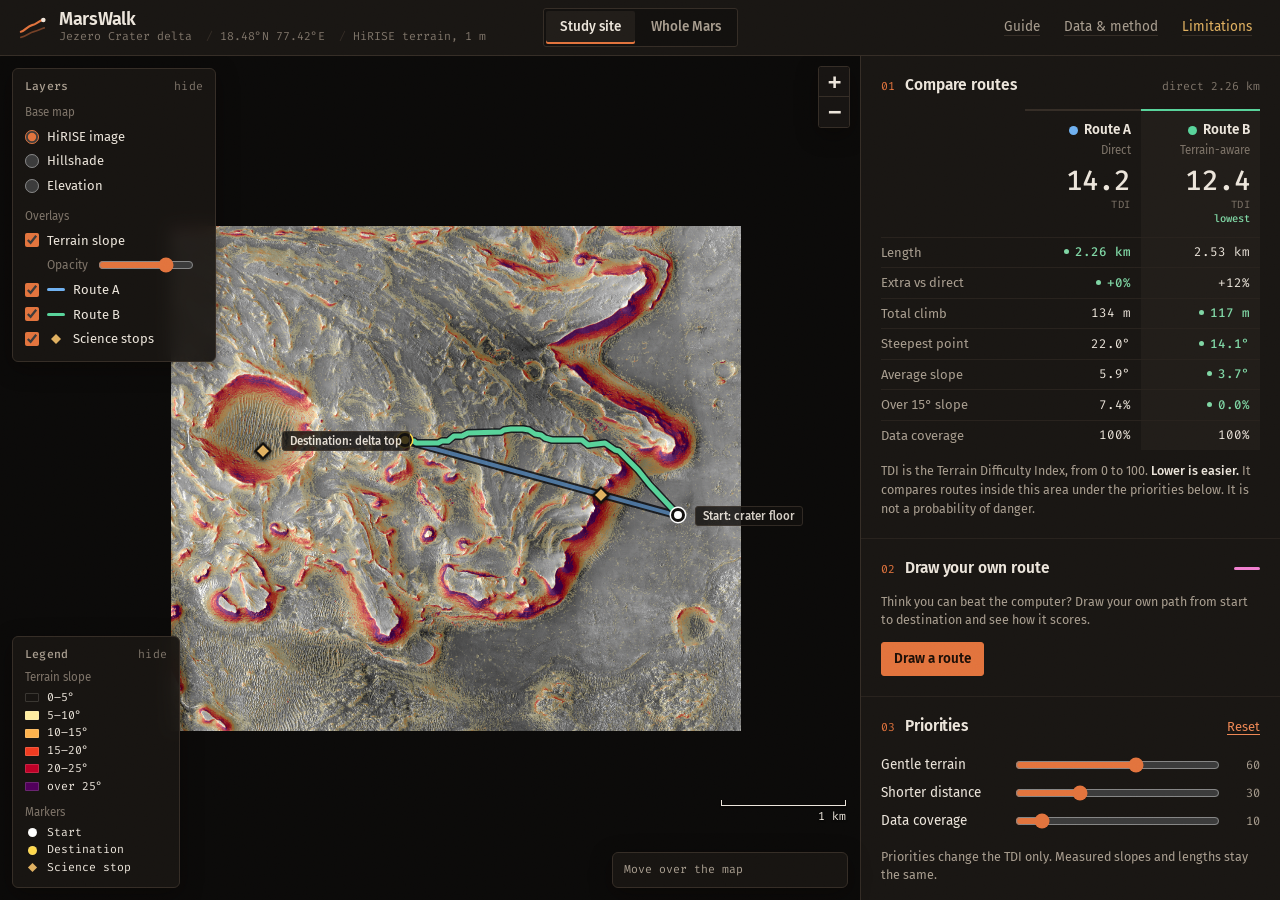
==== web/index.html @ e0f6efab "MarsWalk Route Explorer: NASA Space Apps 2026 submission Interactive route map of the Jezero Crater " ====
<!doctype html>
<html lang="en">
<head>
  <meta charset="utf-8">
  <meta name="viewport" content="width=device-width, initial-scale=1">
  <title>MarsWalk Route Explorer</title>
  <meta name="description" content="Compare candidate Marswalk routes across the Jezero Crater delta using NASA HiRISE terrain data.">
  <meta property="og:title" content="MarsWalk Route Explorer">
  <meta property="og:description" content="Compare astronaut walking routes on Mars with NASA HiRISE terrain data, and see the evidence behind every score.">
  <meta name="theme-color" content="#12100e">
  <meta name="ai-assistance" content="Code and text written with an AI coding assistant (Claude), directed and reviewed by the team. No AI-generated images, video or audio. Terrain data: NASA HiRISE.">
  <meta name="generator" content="Hand-directed, AI-assisted (Claude)">
  <link rel="icon" href="data:image/svg+xml,%3Csvg xmlns='http://www.w3.org/2000/svg' viewBox='0 0 32 32'%3E%3Crect width='32' height='32' rx='6' fill='%2312100e'/%3E%3Cpath d='M5 22c5-1 6-6 11-7s6-5 11-6' fill='none' stroke='%23e2733d' stroke-width='2.4' stroke-linecap='round'/%3E%3Cpath d='M5 27c6-1 8-5 13-6s6-3 9-4' fill='none' stroke='%23e2733d' stroke-opacity='.45' stroke-width='2' stroke-linecap='round'/%3E%3Ccircle cx='27' cy='9' r='2.6' fill='%23ece5db'/%3E%3C/svg%3E">
  <link rel="preload" href="vendor/fonts/fira-sans-400.woff2" as="font" type="font/woff2" crossorigin>
  <link rel="stylesheet" href="vendor/leaflet.css">
  <link rel="stylesheet" href="style.css">
</head>
<body>
  <a class="skip" href="#analysis">Skip to route analysis</a>

  <header class="top">
    <div class="brand">
      <svg class="mark" viewBox="0 0 32 32" aria-hidden="true">
        <path d="M3 21c5-1 7-6 12-7s7-5 13-6" fill="none" stroke="currentColor" stroke-width="2.2" stroke-linecap="round"/>
        <path d="M3 27c6-1 9-5 14-6s7-3 11-4" fill="none" stroke="currentColor" stroke-opacity=".45" stroke-width="1.8" stroke-linecap="round"/>
        <circle cx="27" cy="8.5" r="2.4" fill="var(--text)"/>
      </svg>
      <div>
        <h1>MarsWalk</h1>
        <p class="siteline">Jezero Crater delta <span>18.48°N 77.42°E</span> <span>HiRISE terrain, 1 m</span></p>
      </div>
    </div>

    <div class="viewswitch" role="group" aria-label="Map view">
      <button id="view-site" aria-pressed="true">Study site</button>
      <button id="view-mars" aria-pressed="false">Whole Mars</button>
    </div>

    <nav class="topnav" aria-label="Help">
      <button data-open="learn">Guide</button>
      <button data-open="method">Data &amp; method</button>
      <button data-open="limits" class="caution">Limitations</button>
    </nav>
  </header>

  <main class="layout">
    <section class="mapwrap" aria-label="Map">
      <div id="map"></div>
      <div id="globe" hidden></div>

      <div class="veil" id="veil" role="status">
        <div class="veil-in"><span class="pulse"></span>Loading terrain data<small>about 10 MB of NASA elevation and imagery</small></div>
      </div>

      <div id="site-ui">
        <details class="panel layers" id="layers" open>
          <summary>Layers</summary>
          <fieldset>
            <legend>Base map</legend>
            <label><input type="radio" name="base" value="ortho" checked> HiRISE image</label>
            <label><input type="radio" name="base" value="hillshade"> Hillshade</label>
            <label><input type="radio" name="base" value="elevation"> Elevation</label>
          </fieldset>
          <fieldset>
            <legend>Overlays</legend>
            <label><input type="checkbox" id="tgl-slope" checked> Terrain slope</label>
            <label class="range"><span>Opacity</span> <input type="range" id="slope-op" min="0" max="100" value="75" aria-label="Slope overlay opacity"></label>
            <label><input type="checkbox" id="tgl-A" checked> <span class="sw swA"></span>Route A</label>
            <label><input type="checkbox" id="tgl-B" checked> <span class="sw swB"></span>Route B</label>
            <label id="lbl-C" hidden><input type="checkbox" id="tgl-C" checked> <span class="sw swC"></span>Route C, yours</label>
            <label><input type="checkbox" id="tgl-stops" checked> <svg class="dia" viewBox="0 0 12 12" aria-hidden="true"><path d="M6 1l5 5-5 5-5-5z"/></svg>Science stops</label>
          </fieldset>
        </details>

        <details class="panel legend" id="legend-box" open>
          <summary>Legend</summary>
          <div id="legend"></div>
        </details>

        <div class="scalebar" id="scalebar"><div class="bar"></div><span></span></div>
      </div>

      <div id="mars-ui" hidden>
        <div class="panel marsinfo">
          <h2>Whole Mars</h2>
          <p>The study site is a 4.6 km strip inside Jezero Crater. Route scoring needs 1 m terrain, which exists only for small mapped patches like this one, so the planet view is for orientation.</p>
          <div class="btnrow">
            <button class="btn primary" id="mars-fly">Fly to Jezero</button>
            <button class="btn" id="mars-world">Whole planet</button>
          </div>
          <p class="credit-line" id="mars-credit"></p>
        </div>
      </div>

      <div class="panel readout" id="readout" aria-live="off">Move over the map</div>
    </section>

    <aside class="sheet" id="analysis" aria-label="Route analysis" tabindex="-1">
      <section class="sec">
        <header class="sec-h">
          <h2><span class="no">01</span>Compare routes</h2>
          <span class="aside-note" id="trip"></span>
        </header>
        <div id="route-cards"></div>
        <p class="note">TDI is the Terrain Difficulty Index, from 0 to 100. <strong>Lower is easier.</strong> It compares routes inside this area under the priorities below. It is not a probability of danger.</p>
      </section>

      <section class="sec">
        <header class="sec-h">
          <h2><span class="no">02</span>Draw your own route</h2>
          <span class="sw swC" aria-hidden="true"></span>
        </header>
        <p class="note first" id="draw-hint"></p>
        <div class="btnrow">
          <button class="btn primary" id="draw-start">Draw a route</button>
          <button class="btn" id="draw-undo" hidden>Undo</button>
          <button class="btn primary" id="draw-finish" hidden>Finish</button>
          <button class="btn quiet" id="draw-clear" hidden>Cancel</button>
        </div>
      </section>

      <section class="sec">
        <header class="sec-h">
          <h2><span class="no">03</span>Priorities</h2>
          <button class="textbtn" id="reset-w">Reset</button>
        </header>
        <div class="weights" id="weights"></div>
        <p class="note">Priorities change the TDI only. Measured slopes and lengths stay the same.</p>
      </section>

      <section class="sec">
        <header class="sec-h">
          <h2><span class="no">04</span>Elevation profile</h2>
          <div class="tabs" role="tablist" id="profile-tabs" aria-label="Route shown in profile"></div>
        </header>
        <div class="chart"><canvas id="profile" height="170" role="img" aria-label="Elevation along the selected route, coloured by slope"></canvas><div class="tip" id="tip" hidden></div></div>
        <p class="note">Height along the route. Line colour shows terrain slope, as in the map legend.</p>
      </section>

      <section class="sec">
        <header class="sec-h">
          <h2><span class="no">05</span>Segment inspector</h2>
          <span class="aside-note">click a route line</span>
        </header>
        <div id="inspector" class="inspector"></div>
        <ol class="hardest" id="hardest"></ol>
      </section>

      <section class="sec">
        <header class="sec-h">
          <h2><span class="no">06</span>Route briefing</h2>
          <span class="flag">prototype, not flight-certified</span>
        </header>
        <div id="briefing" class="briefing"></div>
        <div class="btnrow">
          <button class="btn" id="dl-json">Download JSON</button>
          <button class="btn" id="dl-csv">Download CSV</button>
        </div>
      </section>

      <footer class="colophon">
        <p>Terrain <code>DTEEC_002387_1985_003798_1985_A01</code>, image <code>PSP_002387_1985_RED_C_01_ORTHO</code>: NASA/JPL/University of Arizona, via the PDS and Mars ODE. Planet mosaic: NASA/USGS via Mars Trek. Place names: IAU/USGS Gazetteer.</p>
        <p>Built for NASA Space Apps Challenge 2026, <em>Interplanetary Survival Guide: Martian Map</em>. Not endorsed by NASA.</p>
        <p><strong>AI use:</strong> most of this app's code and text was written with an AI coding assistant (Claude), directed and reviewed by the team. No AI-generated images, video or audio are used. Every terrain number comes from the NASA HiRISE products above.</p>
      </footer>
    </aside>
  </main>

  <dialog id="dlg-method" class="dlg" aria-labelledby="dlg-method-h">
    <form method="dialog"><button class="x" aria-label="Close">&times;</button></form>
    <h2 id="dlg-method-h">Data &amp; method</h2>
    <div id="method-body"></div>
  </dialog>

  <dialog id="dlg-limits" class="dlg" aria-labelledby="dlg-limits-h">
    <form method="dialog"><button class="x" aria-label="Close">&times;</button></form>
    <h2 id="dlg-limits-h">Limitations</h2>
    <p class="lede">MarsWalk is a research and education prototype. It does not certify any route as safe.</p>
    <dl class="defs">
      <dt>Terrain only</dt>
      <dd>It looks at slope and route length. It does not model rocks smaller than the grid, loose sand, dust storms, radiation, temperature, lighting, communications, suit limits or rescue options.</dd>
      <dt>Resolution</dt>
      <dd>The elevation model has 1&nbsp;m posts, and slope is computed over a ~3&nbsp;m baseline. Boulders, small ledges and cracks under that size are invisible to it.</dd>
      <dt>Illustrative thresholds</dt>
      <dd>The 15&deg; "steep" flag and the 25&deg; no-go limit are prototype choices, not NASA EVA standards.</dd>
      <dt>A relative score</dt>
      <dd>The TDI compares routes within this area under the priorities you choose. It is not calibrated against real traverses and is not a probability of injury or mission failure.</dd>
      <dt>Old observations</dt>
      <dd>The stereo images were taken in 2007. Surface conditions are not current.</dd>
      <dt>Elevation errors</dt>
      <dd>HiRISE elevation models can contain artefacts, especially on very steep or shadowed slopes. We don't model this uncertainty yet.</dd>
      <dt>One small area</dt>
      <dd>Scoring works only inside the 4.6 &times; 4.0&nbsp;km study site. The whole-Mars view is for orientation and has no route analysis.</dd>
      <dt>No field validation</dt>
      <dd>Our checks test the software and the data handling (see Data &amp; method). Nothing here has been checked against a real walk on Mars.</dd>
    </dl>
  </dialog>

  <dialog id="dlg-learn" class="dlg" aria-labelledby="dlg-learn-h">
    <form method="dialog"><button class="x" aria-label="Close">&times;</button></form>
    <h2 id="dlg-learn-h">Guide</h2>
    <p class="lede">A two-minute tour of the map, for anyone new to Mars terrain data.</p>
    <dl class="defs">
      <dt>Where is this?</dt>
      <dd>Jezero Crater on Mars, where NASA's Perseverance rover landed in 2021. The bright curving cliff is the front of an ancient river delta. The smooth ground to the east is the crater floor. Press <em>Whole Mars</em> to see where Jezero sits on the planet.</dd>
      <dt>Elevation</dt>
      <dd>Height in metres above the "Mars 2000" reference surface (Mars has no sea level). Here everything is about 2.3&ndash;2.6&nbsp;km <em>below</em> that surface, which is why the numbers are negative.</dd>
      <dt>Slope</dt>
      <dd>How steep the ground is, in degrees. 0&deg; is flat; 45&deg; rises one metre for every metre forward. Orange and red on the map mean steeper ground.</dd>
      <dt>Resolution</dt>
      <dd>Each elevation value covers about 1&nbsp;&times;&nbsp;1&nbsp;m. We average 3&nbsp;&times;&nbsp;3 of them before computing slope, to reduce noise.</dd>
      <dt>Route A and Route B</dt>
      <dd>Route A goes straight. Route B was found by a computer search that avoids slopes over 25&deg; and prefers gentle ground, even if the walk gets longer.</dd>
      <dt>Terrain Difficulty Index</dt>
      <dd>One number that mixes slope, extra distance and missing data, using the priorities you set. Change the sliders to see which route wins under different priorities.</dd>
      <dt>Science stops</dt>
      <dd>The diamond markers are places worth visiting. Each one shows where its information comes from and how close each route passes.</dd>
      <dt>Try this</dt>
      <dd>Drag "Shorter distance" all the way up. Does Route A become the easier choice? Then click the steepest part of Route A to see why it scored badly. Finally, press "Draw a route" and try to beat Route B.</dd>
    </dl>
  </dialog>

  <script src="vendor/leaflet.js"></script>
  <script src="app.js"></script>
</body>
</html>
---- web/vendor/leaflet.css ----
/* required styles */

.leaflet-pane,
.leaflet-tile,
.leaflet-marker-icon,
.leaflet-marker-shadow,
.leaflet-tile-container,
.leaflet-pane > svg,
.leaflet-pane > canvas,
.leaflet-zoom-box,
.leaflet-image-layer,
.leaflet-layer {
	position: absolute;
	left: 0;
	top: 0;
	}
.leaflet-container {
	overflow: hidden;
	}
.leaflet-tile,
.leaflet-marker-icon,
.leaflet-marker-shadow {
	-webkit-user-select: none;
	   -moz-user-select: none;
	        user-select: none;
	  -webkit-user-drag: none;
	}
/* Prevents IE11 from highlighting tiles in blue */
.leaflet-tile::selection {
	background: transparent;
}
/* Safari renders non-retina tile on retina better with this, but Chrome is worse */
.leaflet-safari .leaflet-tile {
	image-rendering: -webkit-optimize-contrast;
	}
/* hack that prevents hw layers "stretching" when loading new tiles */
.leaflet-safari .leaflet-tile-container {
	width: 1600px;
	height: 1600px;
	-webkit-transform-origin: 0 0;
	}
.leaflet-marker-icon,
.leaflet-marker-shadow {
	display: block;
	}
/* .leaflet-container svg: reset svg max-width decleration shipped in Joomla! (joomla.org) 3.x */
/* .leaflet-container img: map is broken in FF if you have max-width: 100% on tiles */
.leaflet-container .leaflet-overlay-pane svg {
	max-width: none !important;
	max-height: none !important;
	}
.leaflet-container .leaflet-marker-pane img,
.leaflet-container .leaflet-shadow-pane img,
.leaflet-container .leaflet-tile-pane img,
.leaflet-container img.leaflet-image-layer,
.leaflet-container .leaflet-tile {
	max-width: none !important;
	max-height: none !important;
	width: auto;
	padding: 0;
	}

.leaflet-container img.leaflet-tile {
	/* See: https://bugs.chromium.org/p/chromium/issues/detail?id=600120 */
	mix-blend-mode: plus-lighter;
}

.leaflet-container.leaflet-touch-zoom {
	-ms-touch-action: pan-x pan-y;
	touch-action: pan-x pan-y;
	}
.leaflet-container.leaflet-touch-drag {
	-ms-touch-action: pinch-zoom;
	/* Fallback for FF which doesn't support pinch-zoom */
	touch-action: none;
	touch-action: pinch-zoom;
}
.leaflet-container.leaflet-touch-drag.leaflet-touch-zoom {
	-ms-touch-action: none;
	touch-action: none;
}
.leaflet-container {
	-webkit-tap-highlight-color: transparent;
}
.leaflet-container a {
	-webkit-tap-highlight-color: rgba(51, 181, 229, 0.4);
}
.leaflet-tile {
	filter: inherit;
	visibility: hidden;
	}
.leaflet-tile-loaded {
	visibility: inherit;
	}
.leaflet-zoom-box {
	width: 0;
	height: 0;
	-moz-box-sizing: border-box;
	     box-sizing: border-box;
	z-index: 800;
	}
/* workaround for https://bugzilla.mozilla.org/show_bug.cgi?id=888319 */
.leaflet-overlay-pane svg {
	-moz-user-select: none;
	}

.leaflet-pane         { z-index: 400; }

.leaflet-tile-pane    { z-index: 200; }
.leaflet-overlay-pane { z-index: 400; }
.leaflet-shadow-pane  { z-index: 500; }
.leaflet-marker-pane  { z-index: 600; }
.leaflet-tooltip-pane   { z-index: 650; }
.leaflet-popup-pane   { z-index: 700; }

.leaflet-map-pane canvas { z-index: 100; }
.leaflet-map-pane svg    { z-index: 200; }

.leaflet-vml-shape {
	width: 1px;
	height: 1px;
	}
.lvml {
	behavior: url(#default#VML);
	display: inline-block;
	position: absolute;
	}


/* control positioning */

.leaflet-control {
	position: relative;
	z-index: 800;
	pointer-events: visiblePainted; /* IE 9-10 doesn't have auto */
	pointer-events: auto;
	}
.leaflet-top,
.leaflet-bottom {
	position: absolute;
	z-index: 1000;
	pointer-events: none;
	}
.leaflet-top {
	top: 0;
	}
.leaflet-right {
	right: 0;
	}
.leaflet-bottom {
	bottom: 0;
	}
.leaflet-left {
	left: 0;
	}
.leaflet-control {
	float: left;
	clear: both;
	}
.leaflet-right .leaflet-control {
	float: right;
	}
.leaflet-top .leaflet-control {
	margin-top: 10px;
	}
.leaflet-bottom .leaflet-control {
	margin-bottom: 10px;
	}
.leaflet-left .leaflet-control {
	margin-left: 10px;
	}
.leaflet-right .leaflet-control {
	margin-right: 10px;
	}


/* zoom and fade animations */

.leaflet-fade-anim .leaflet-popup {
	opacity: 0;
	-webkit-transition: opacity 0.2s linear;
	   -moz-transition: opacity 0.2s linear;
	        transition: opacity 0.2s linear;
	}
.leaflet-fade-anim .leaflet-map-pane .leaflet-popup {
	opacity: 1;
	}
.leaflet-zoom-animated {
	-webkit-transform-origin: 0 0;
	    -ms-transform-origin: 0 0;
	        transform-origin: 0 0;
	}
svg.leaflet-zoom-animated {
	will-change: transform;
}

.leaflet-zoom-anim .leaflet-zoom-animated {
	-webkit-transition: -webkit-transform 0.25s cubic-bezier(0,0,0.25,1);
	   -moz-transition:    -moz-transform 0.25s cubic-bezier(0,0,0.25,1);
	        transition:         transform 0.25s cubic-bezier(0,0,0.25,1);
	}
.leaflet-zoom-anim .leaflet-tile,
.leaflet-pan-anim .leaflet-tile {
	-webkit-transition: none;
	   -moz-transition: none;
	        transition: none;
	}

.leaflet-zoom-anim .leaflet-zoom-hide {
	visibility: hidden;
	}


/* cursors */

.leaflet-interactive {
	cursor: pointer;
	}
.leaflet-grab {
	cursor: -webkit-grab;
	cursor:    -moz-grab;
	cursor:         grab;
	}
.leaflet-crosshair,
.leaflet-crosshair .leaflet-interactive {
	cursor: crosshair;
	}
.leaflet-popup-pane,
.leaflet-control {
	cursor: auto;
	}
.leaflet-dragging .leaflet-grab,
.leaflet-dragging .leaflet-grab .leaflet-interactive,
.leaflet-dragging .leaflet-marker-draggable {
	cursor: move;
	cursor: -webkit-grabbing;
	cursor:    -moz-grabbing;
	cursor:         grabbing;
	}

/* marker & overlays interactivity */
.leaflet-marker-icon,
.leaflet-marker-shadow,
.leaflet-image-layer,
.leaflet-pane > svg path,
.leaflet-tile-container {
	pointer-events: none;
	}

.leaflet-marker-icon.leaflet-interactive,
.leaflet-image-layer.leaflet-interactive,
.leaflet-pane > svg path.leaflet-interactive,
svg.leaflet-image-layer.leaflet-interactive path {
	pointer-events: visiblePainted; /* IE 9-10 doesn't have auto */
	pointer-events: auto;
	}

/* visual tweaks */

.leaflet-container {
	background: #ddd;
	outline-offset: 1px;
	}
.leaflet-container a {
	color: #0078A8;
	}
.leaflet-zoom-box {
	border: 2px dotted #38f;
	background: rgba(255,255,255,0.5);
	}


/* general typography */
.leaflet-container {
	font-family: "Helvetica Neue", Arial, Helvetica, sans-serif;
	font-size: 12px;
	font-size: 0.75rem;
	line-height: 1.5;
	}


/* general toolbar styles */

.leaflet-bar {
	box-shadow: 0 1px 5px rgba(0,0,0,0.65);
	border-radius: 4px;
	}
.leaflet-bar a {
	background-color: #fff;
	border-bottom: 1px solid #ccc;
	width: 26px;
	height: 26px;
	line-height: 26px;
	display: block;
	text-align: center;
	text-decoration: none;
	color: black;
	}
.leaflet-bar a,
.leaflet-control-layers-toggle {
	background-position: 50% 50%;
	background-repeat: no-repeat;
	display: block;
	}
.leaflet-bar a:hover,
.leaflet-bar a:focus {
	background-color: #f4f4f4;
	}
.leaflet-bar a:first-child {
	border-top-left-radius: 4px;
	border-top-right-radius: 4px;
	}
.leaflet-bar a:last-child {
	border-bottom-left-radius: 4px;
	border-bottom-right-radius: 4px;
	border-bottom: none;
	}
.leaflet-bar a.leaflet-disabled {
	cursor: default;
	background-color: #f4f4f4;
	color: #bbb;
	}

.leaflet-touch .leaflet-bar a {
	width: 30px;
	height: 30px;
	line-height: 30px;
	}
.leaflet-touch .leaflet-bar a:first-child {
	border-top-left-radius: 2px;
	border-top-right-radius: 2px;
	}
.leaflet-touch .leaflet-bar a:last-child {
	border-bottom-left-radius: 2px;
	border-bottom-right-radius: 2px;
	}

/* zoom control */

.leaflet-control-zoom-in,
.leaflet-control-zoom-out {
	font: bold 18px 'Lucida Console', Monaco, monospace;
	text-indent: 1px;
	}

.leaflet-touch .leaflet-control-zoom-in, .leaflet-touch .leaflet-control-zoom-out  {
	font-size: 22px;
	}


/* layers control */

.leaflet-control-layers {
	box-shadow: 0 1px 5px rgba(0,0,0,0.4);
	background: #fff;
	border-radius: 5px;
	}
.leaflet-control-layers-toggle {
	background-image: url(images/layers.png);
	width: 36px;
	height: 36px;
	}
.leaflet-retina .leaflet-control-layers-toggle {
	background-image: url(images/layers-2x.png);
	background-size: 26px 26px;
	}
.leaflet-touch .leaflet-control-layers-toggle {
	width: 44px;
	height: 44px;
	}
.leaflet-control-layers .leaflet-control-layers-list,
.leaflet-control-layers-expanded .leaflet-control-layers-toggle {
	display: none;
	}
.leaflet-control-layers-expanded .leaflet-control-layers-list {
	display: block;
	position: relative;
	}
.leaflet-control-layers-expanded {
	padding: 6px 10px 6px 6px;
	color: #333;
	background: #fff;
	}
.leaflet-control-layers-scrollbar {
	overflow-y: scroll;
	overflow-x: hidden;
	padding-right: 5px;
	}
.leaflet-control-layers-selector {
	margin-top: 2px;
	position: relative;
	top: 1px;
	}
.leaflet-control-layers label {
	display: block;
	font-size: 13px;
	font-size: 1.08333em;
	}
.leaflet-control-layers-separator {
	height: 0;
	border-top: 1px solid #ddd;
	margin: 5px -10px 5px -6px;
	}

/* Default icon URLs */
.leaflet-default-icon-path { /* used only in path-guessing heuristic, see L.Icon.Default */
	background-image: url(images/marker-icon.png);
	}


/* attribution and scale controls */

.leaflet-container .leaflet-control-attribution {
	background: #fff;
	background: rgba(255, 255, 255, 0.8);
	margin: 0;
	}
.leaflet-control-attribution,
.leaflet-control-scale-line {
	padding: 0 5px;
	color: #333;
	line-height: 1.4;
	}
.leaflet-control-attribution a {
	text-decoration: none;
	}
.leaflet-control-attribution a:hover,
.leaflet-control-attribution a:focus {
	text-decoration: underline;
	}
.leaflet-attribution-flag {
	display: inline !important;
	vertical-align: baseline !important;
	width: 1em;
	height: 0.6669em;
	}
.leaflet-left .leaflet-control-scale {
	margin-left: 5px;
	}
.leaflet-bottom .leaflet-control-scale {
	margin-bottom: 5px;
	}
.leaflet-control-scale-line {
	border: 2px solid #777;
	border-top: none;
	line-height: 1.1;
	padding: 2px 5px 1px;
	white-space: nowrap;
	-moz-box-sizing: border-box;
	     box-sizing: border-box;
	background: rgba(255, 255, 255, 0.8);
	text-shadow: 1px 1px #fff;
	}
.leaflet-control-scale-line:not(:first-child) {
	border-top: 2px solid #777;
	border-bottom: none;
	margin-top: -2px;
	}
.leaflet-control-scale-line:not(:first-child):not(:last-child) {
	border-bottom: 2px solid #777;
	}

.leaflet-touch .leaflet-control-attribution,
.leaflet-touch .leaflet-control-layers,
.leaflet-touch .leaflet-bar {
	box-shadow: none;
	}
.leaflet-touch .leaflet-control-layers,
.leaflet-touch .leaflet-bar {
	border: 2px solid rgba(0,0,0,0.2);
	background-clip: padding-box;
	}


/* popup */

.leaflet-popup {
	position: absolute;
	text-align: center;
	margin-bottom: 20px;
	}
.leaflet-popup-content-wrapper {
	padding: 1px;
	text-align: left;
	border-radius: 12px;
	}
.leaflet-popup-content {
	margin: 13px 24px 13px 20px;
	line-height: 1.3;
	font-size: 13px;
	font-size: 1.08333em;
	min-height: 1px;
	}
.leaflet-popup-content p {
	margin: 17px 0;
	margin: 1.3em 0;
	}
.leaflet-popup-tip-container {
	width: 40px;
	height: 20px;
	position: absolute;
	left: 50%;
	margin-top: -1px;
	margin-left: -20px;
	overflow: hidden;
	pointer-events: none;
	}
.leaflet-popup-tip {
	width: 17px;
	height: 17px;
	padding: 1px;

	margin: -10px auto 0;
	pointer-events: auto;

	-webkit-transform: rotate(45deg);
	   -moz-transform: rotate(45deg);
	    -ms-transform: rotate(45deg);
	        transform: rotate(45deg);
	}
.leaflet-popup-content-wrapper,
.leaflet-popup-tip {
	background: white;
	color: #333;
	box-shadow: 0 3px 14px rgba(0,0,0,0.4);
	}
.leaflet-container a.leaflet-popup-close-button {
	position: absolute;
	top: 0;
	right: 0;
	border: none;
	text-align: center;
	width: 24px;
	height: 24px;
	font: 16px/24px Tahoma, Verdana, sans-serif;
	color: #757575;
	text-decoration: none;
	background: transparent;
	}
.leaflet-container a.leaflet-popup-close-button:hover,
.leaflet-container a.leaflet-popup-close-button:focus {
	color: #585858;
	}
.leaflet-popup-scrolled {
	overflow: auto;
	}

.leaflet-oldie .leaflet-popup-content-wrapper {
	-ms-zoom: 1;
	}
.leaflet-oldie .leaflet-popup-tip {
	width: 24px;
	margin: 0 auto;

	-ms-filter: "progid:DXImageTransform.Microsoft.Matrix(M11=0.70710678, M12=0.70710678, M21=-0.70710678, M22=0.70710678)";
	filter: progid:DXImageTransform.Microsoft.Matrix(M11=0.70710678, M12=0.70710678, M21=-0.70710678, M22=0.70710678);
	}

.leaflet-oldie .leaflet-control-zoom,
.leaflet-oldie .leaflet-control-layers,
.leaflet-oldie .leaflet-popup-content-wrapper,
.leaflet-oldie .leaflet-popup-tip {
	border: 1px solid #999;
	}


/* div icon */

.leaflet-div-icon {
	background: #fff;
	border: 1px solid #666;
	}


/* Tooltip */
/* Base styles for the element that has a tooltip */
.leaflet-tooltip {
	position: absolute;
	padding: 6px;
	background-color: #fff;
	border: 1px solid #fff;
	border-radius: 3px;
	color: #222;
	white-space: nowrap;
	-webkit-user-select: none;
	-moz-user-select: none;
	-ms-user-select: none;
	user-select: none;
	pointer-events: none;
	box-shadow: 0 1px 3px rgba(0,0,0,0.4);
	}
.leaflet-tooltip.leaflet-interactive {
	cursor: pointer;
	pointer-events: auto;
	}
.leaflet-tooltip-top:before,
.leaflet-tooltip-bottom:before,
.leaflet-tooltip-left:before,
.leaflet-tooltip-right:before {
	position: absolute;
	pointer-events: none;
	border: 6px solid transparent;
	background: transparent;
	content: "";
	}

/* Directions */

.leaflet-tooltip-bottom {
	margin-top: 6px;
}
.leaflet-tooltip-top {
	margin-top: -6px;
}
.leaflet-tooltip-bottom:before,
.leaflet-tooltip-top:before {
	left: 50%;
	margin-left: -6px;
	}
.leaflet-tooltip-top:before {
	bottom: 0;
	margin-bottom: -12px;
	border-top-color: #fff;
	}
.leaflet-tooltip-bottom:before {
	top: 0;
	margin-top: -12px;
	margin-left: -6px;
	border-bottom-color: #fff;
	}
.leaflet-tooltip-left {
	margin-left: -6px;
}
.leaflet-tooltip-right {
	margin-left: 6px;
}
.leaflet-tooltip-left:before,
.leaflet-tooltip-right:before {
	top: 50%;
	margin-top: -6px;
	}
.leaflet-tooltip-left:before {
	right: 0;
	margin-right: -12px;
	border-left-color: #fff;
	}
.leaflet-tooltip-right:before {
	left: 0;
	margin-left: -12px;
	border-right-color: #fff;
	}

/* Printing */

@media print {
	/* Prevent printers from removing background-images of controls. */
	.leaflet-control {
		-webkit-print-color-adjust: exact;
		print-color-adjust: exact;
		}
	}
---- web/style.css ----
/* AI-assisted: written with an AI coding assistant (Claude), directed and reviewed by the team. NASA Space Apps 2026 SI disclosure. */
/* MarsWalk — "survey sheet" interface.
   Warm, Mars-tinted darks; one UI accent (rust); route colours are data, not decoration.
   Sections are ruled, not boxed. Numbers are monospaced. */

@font-face { font-family: "Fira Sans"; font-weight: 400; font-display: swap; src: url("vendor/fonts/fira-sans-400.woff2") format("woff2"); }
@font-face { font-family: "Fira Sans"; font-weight: 500; font-display: swap; src: url("vendor/fonts/fira-sans-500.woff2") format("woff2"); }
@font-face { font-family: "Fira Sans"; font-weight: 600; font-display: swap; src: url("vendor/fonts/fira-sans-600.woff2") format("woff2"); }
@font-face { font-family: "Fira Code"; font-weight: 400; font-display: swap; src: url("vendor/fonts/fira-code-400.woff2") format("woff2"); }
@font-face { font-family: "Fira Code"; font-weight: 500; font-display: swap; src: url("vendor/fonts/fira-code-500.woff2") format("woff2"); }

:root {
  /* surfaces: one warm-grey family */
  --bg: #12100e;
  --surface: #191613;
  --raised: #211d19;
  --line: #352d26;
  --line-soft: #28221d;
  /* text */
  --text: #ece5db;
  --muted: #a89d8f;
  --faint: #7d7368;
  /* one accent */
  --accent: #e2733d;
  --accent-hi: #ee8754;
  --accent-ink: #1c0f07;
  --caution: #e0b060;
  --good: #7fd6a4;
  /* route colours (data) */
  --A: #6fb0f0;
  --B: #58d39a;
  --C: #f07fcf;

  --font: "Fira Sans", "Segoe UI", system-ui, sans-serif;
  --mono: "Fira Code", ui-monospace, "Cascadia Mono", Consolas, monospace;
  --r-sm: 3px;
  --r-md: 6px;
  --top-h: 56px;
  --ease: cubic-bezier(.2, .7, .2, 1);
  /* z-scale */
  --z-map-ui: 500;
  --z-veil: 600;
  --z-top: 1000;
  color-scheme: dark;
}

* { box-sizing: border-box; }
[hidden] { display: none !important; }
html, body { height: 100%; margin: 0; }
body {
  background: var(--bg); color: var(--text);
  font: 400 14.5px/1.5 var(--font);
  -webkit-font-smoothing: antialiased;
}
/* fine grain so flat darks don't look sterile */
body::before {
  content: ""; position: fixed; inset: 0; z-index: 2000; pointer-events: none; opacity: .05; mix-blend-mode: overlay;
  background-image: url("data:image/svg+xml,%3Csvg xmlns='http://www.w3.org/2000/svg' width='160' height='160'%3E%3Cfilter id='n'%3E%3CfeTurbulence type='fractalNoise' baseFrequency='.9' numOctaves='2' stitchTiles='stitch'/%3E%3C/filter%3E%3Crect width='100%25' height='100%25' filter='url(%23n)'/%3E%3C/svg%3E");
}
h1, h2, h3, p { margin: 0; }
button, input { font: inherit; color: inherit; }
button { cursor: pointer; }
code { font-family: var(--mono); font-size: .88em; color: var(--muted); overflow-wrap: anywhere; }
a { color: var(--accent-hi); text-underline-offset: 2px; }
:focus-visible { outline: 2px solid var(--accent-hi); outline-offset: 2px; border-radius: 2px; }

.skip { position: absolute; left: 8px; top: -60px; z-index: 3000; background: var(--accent); color: var(--accent-ink); padding: 8px 12px; border-radius: var(--r-sm); font-weight: 600; text-decoration: none; }
.skip:focus { top: 8px; }

/* ------------------------------------------------------------ top bar */
.top {
  height: var(--top-h); display: grid; grid-template-columns: 1fr auto 1fr; align-items: center; gap: 20px;
  padding: 0 18px; border-bottom: 1px solid var(--line); background: var(--surface);
  position: relative; z-index: var(--z-top);
}
.brand { display: flex; align-items: center; gap: 11px; min-width: 0; }
.mark { width: 30px; height: 30px; color: var(--accent); flex: none; }
.brand h1 { font-size: 18px; font-weight: 600; letter-spacing: -.015em; line-height: 1.1; }
.siteline { font: 400 11.5px/1.3 var(--mono); color: var(--faint); white-space: nowrap; overflow: hidden; text-overflow: ellipsis; }
.siteline span::before { content: "/"; margin: 0 7px; color: var(--line); }

.viewswitch { display: flex; border: 1px solid var(--line); border-radius: var(--r-sm); padding: 2px; gap: 2px; background: var(--bg); }
.viewswitch button {
  background: none; border: 0; padding: 6px 14px; border-radius: 2px; color: var(--muted); font-weight: 500; font-size: 13.5px;
  transition: background .15s var(--ease), color .15s var(--ease);
}
.viewswitch button:hover { color: var(--text); }
.viewswitch button[aria-pressed="true"] { background: var(--raised); color: var(--text); box-shadow: inset 0 -2px 0 var(--accent); }

.topnav { display: flex; justify-content: flex-end; gap: 4px; }
.topnav button {
  background: none; border: 0; padding: 6px 10px; color: var(--muted); font-size: 13.5px; border-radius: var(--r-sm);
  text-decoration: underline; text-decoration-color: var(--line); text-underline-offset: 4px;
  transition: color .15s var(--ease), text-decoration-color .15s var(--ease);
}
.topnav button:hover { color: var(--text); text-decoration-color: var(--accent); }
.topnav .caution { color: var(--caution); }

/* ------------------------------------------------------------ layout */
.layout { display: grid; grid-template-columns: minmax(0, 1fr) 420px; height: calc(100dvh - var(--top-h)); }
.mapwrap { position: relative; min-height: 0; background: #0b0a09; }
#map, #globe { position: absolute; inset: 0; background: #0b0a09; }
.sheet { overflow-y: auto; border-left: 1px solid var(--line); background: var(--surface); scrollbar-color: var(--line) transparent; scrollbar-width: thin; }
.sheet:focus { outline: none; }

/* ------------------------------------------------------------ buttons */
.btn {
  border: 1px solid var(--line); background: var(--raised); border-radius: var(--r-sm); padding: 6px 12px; font-size: 13.5px; font-weight: 500;
  transition: background .15s var(--ease), border-color .15s var(--ease), transform .08s var(--ease);
}
.btn:hover { border-color: var(--faint); background: #2a251f; }
.btn:active { transform: translateY(1px); }
.btn.primary { background: var(--accent); border-color: var(--accent); color: var(--accent-ink); font-weight: 600; }
.btn.primary:hover { background: var(--accent-hi); border-color: var(--accent-hi); }
.btn.quiet { background: none; border-color: transparent; color: var(--muted); }
.btn.quiet:hover { color: var(--text); background: none; border-color: var(--line); }
.btn:disabled { opacity: .4; cursor: default; transform: none; }
.textbtn { background: none; border: 0; padding: 2px 0; color: var(--accent-hi); font-size: 13px; text-decoration: underline; text-underline-offset: 3px; }
.btnrow { display: flex; flex-wrap: wrap; gap: 8px; margin-top: 12px; }

/* ------------------------------------------------------------ floating map panels */
.panel {
  position: absolute; z-index: var(--z-map-ui); background: rgba(25, 22, 19, .93); backdrop-filter: blur(8px);
  border: 1px solid var(--line); border-radius: var(--r-md); padding: 10px 12px; font-size: 13px;
  box-shadow: 0 6px 22px rgba(8, 5, 2, .45);
}
details.panel > summary {
  cursor: pointer; list-style: none; display: flex; align-items: center; justify-content: space-between; gap: 14px;
  font: 500 11.5px var(--mono); color: var(--muted); letter-spacing: .02em;
}
details.panel > summary::-webkit-details-marker { display: none; }
details.panel > summary::after { content: "hide"; color: var(--faint); font-weight: 400; }
details.panel:not([open]) > summary::after { content: "show"; }
details.panel:not([open]) { width: auto; min-width: 0; }

.layers { top: 12px; left: 12px; width: 204px; }
.layers fieldset { border: 0; margin: 10px 0 0; padding: 0; }
.layers legend { font-size: 11.5px; color: var(--faint); padding: 0; margin-bottom: 3px; }
.layers label { display: flex; align-items: center; gap: 8px; padding: 2.5px 0; cursor: pointer; }
.layers input[type="checkbox"], .layers input[type="radio"] { accent-color: var(--accent); margin: 0; width: 14px; height: 14px; }
.layers .range { padding-left: 22px; color: var(--faint); font-size: 12px; cursor: default; }
.layers .range input { width: 96px; accent-color: var(--accent); }
.sw { width: 18px; height: 3px; border-radius: 2px; display: inline-block; flex: none; }
.swA { background: var(--A); } .swB { background: var(--B); } .swC { background: var(--C); }
.dia { width: 12px; height: 12px; margin: 0 3px; fill: var(--caution); flex: none; }

.legend { left: 12px; bottom: 12px; min-width: 168px; font-size: 12px; }
.legend #legend { margin-top: 8px; }
.legend h3 { margin: 0 0 5px; font: 400 11.5px var(--font); color: var(--faint); }
.legend h3:not(:first-child) { margin-top: 9px; }
.legend .row { display: flex; align-items: center; gap: 8px; line-height: 1.55; font-family: var(--mono); font-size: 11.5px; }
.legend .chip { width: 14px; height: 9px; border-radius: 1px; border: 1px solid rgba(236, 229, 219, .16); flex: none; }
.legend span.dia { display: inline-flex; width: 14px; margin: 0; justify-content: center; }
.legend span.dia svg { width: 11px; height: 11px; fill: var(--caution); }
.legend .chip.dot { width: 9px; height: 9px; border-radius: 50%; margin: 0 2.5px; }
.legend .ramp { height: 9px; border-radius: 1px; margin: 4px 0 2px; background: linear-gradient(90deg, #264653, #2a9d8f, #e9c46a, #f4a261, #e76f51); }
.legend .ends { display: flex; justify-content: space-between; color: var(--muted); font: 11.5px var(--mono); }

.readout { right: 12px; bottom: 12px; font: 11.5px/1.55 var(--mono); color: var(--muted); min-width: 236px; padding: 8px 11px; }
.readout b { color: var(--text); font-weight: 500; }
.scalebar { position: absolute; z-index: var(--z-map-ui); right: 14px; bottom: 76px; color: var(--text); font: 11.5px var(--mono); text-shadow: 0 1px 2px #000; text-align: right; pointer-events: none; }
.scalebar .bar { height: 6px; border: 1.5px solid var(--text); border-top: 0; margin-bottom: 3px; filter: drop-shadow(0 1px 1px #000); }

.marsinfo { bottom: 12px; left: 12px; width: 300px; padding: 14px 16px; }
.marsinfo h2 { font-size: 16px; font-weight: 600; margin-bottom: 6px; }
.marsinfo p { color: var(--muted); font-size: 13px; text-wrap: pretty; }
.credit-line { margin-top: 12px !important; font-size: 11.5px !important; color: var(--faint) !important; }
.mapwrap { container-type: inline-size; }
@container (max-width: 760px) {
  .marsinfo { width: auto; padding: 10px 12px; }
  .marsinfo p { display: none; }
  .marsinfo h2 { font-size: 14px; margin-bottom: 0; }
  .marsinfo .btnrow { margin-top: 8px; }
}

/* loading veil */
.veil { position: absolute; inset: 0; z-index: var(--z-veil); display: grid; place-items: center; background: #0b0a09; transition: opacity .35s var(--ease); }
.veil.done { opacity: 0; visibility: hidden; pointer-events: none; transition: opacity .35s var(--ease), visibility 0s .35s; }
.veil-in { display: grid; justify-items: center; gap: 6px; font-weight: 500; color: var(--text); text-align: center; padding: 0 20px; }
.veil-in small { font: 400 11.5px var(--mono); color: var(--faint); }
.veil.error .veil-in { color: var(--caution); max-width: 420px; }
.pulse { width: 34px; height: 34px; border-radius: 50%; border: 2px solid var(--line); border-top-color: var(--accent); animation: spin .9s linear infinite; margin-bottom: 6px; }
.veil.error .pulse { display: none; }
@keyframes spin { to { transform: rotate(360deg); } }

/* ------------------------------------------------------------ the sheet */
.sec { padding: 18px 20px 20px; border-bottom: 1px solid var(--line-soft); }
.sec-h { display: flex; align-items: baseline; justify-content: space-between; gap: 10px; margin-bottom: 12px; }
.sec-h h2 { font-size: 15.5px; font-weight: 600; letter-spacing: -.005em; display: flex; align-items: baseline; gap: 9px; }
.no { font: 400 11.5px var(--mono); color: var(--accent); letter-spacing: .04em; }
.aside-note { font: 400 11.5px var(--mono); color: var(--faint); white-space: nowrap; }
.note { color: var(--muted); font-size: 12.5px; margin-top: 12px; text-wrap: pretty; max-width: 62ch; }
.note.first { margin-top: 0; }
.note strong { color: var(--text); font-weight: 500; }
.flag { font: 400 11px var(--mono); color: var(--caution); border-left: 2px solid var(--caution); padding-left: 7px; white-space: nowrap; }
.sec-h > .sw { align-self: center; width: 26px; }

/* comparison table */
.cmp { width: 100%; border-collapse: collapse; font-variant-numeric: tabular-nums; }
.cmp col.metric { width: 38%; }
.cmp th, .cmp td { padding: 0; text-align: right; font-weight: 400; }
.cmp thead th { vertical-align: bottom; }
.cmp .colbtn {
  width: 100%; display: grid; justify-items: end; gap: 1px; padding: 9px 10px 10px; background: none; border: 0;
  border-top: 2px solid var(--line); text-align: right; transition: background .15s var(--ease);
}
.cmp .colbtn:hover { background: var(--raised); }
.cmp .colbtn[aria-pressed="true"] { border-top-color: var(--rc); background: var(--raised); }
.cmp .rid { display: inline-flex; align-items: center; gap: 6px; font-weight: 600; font-size: 13.5px; }
.cmp .rid i { width: 9px; height: 9px; border-radius: 50%; background: var(--rc); }
.cmp .rname { font-size: 11.5px; color: var(--faint); }
.cmp .tdi { font: 500 28px/1.1 var(--mono); letter-spacing: -.03em; margin-top: 6px; }
.cmp .tdi-l { font: 400 10.5px var(--mono); color: var(--faint); letter-spacing: .04em; }
.cmp .lowest { font: 500 10.5px var(--mono); color: var(--good); min-height: 15px; }
.cmp tbody th { text-align: left; color: var(--muted); font-size: 13px; padding: 5px 0; }
.cmp tbody td { font: 400 12.5px var(--mono); padding: 5px 10px; }
.cmp tbody tr { border-top: 1px solid var(--line-soft); }
.cmp tbody td.sel { background: var(--raised); }
.cmp td.best { color: var(--good); font-weight: 500; }
.cmp td.best::before { content: ""; display: inline-block; width: 5px; height: 5px; border-radius: 50%; background: var(--good); margin-right: 6px; vertical-align: 2px; }

.cmp.three col.metric { width: 31%; }
.cmp.three .colbtn { padding: 9px 7px 10px; }
.cmp.three .tdi { font-size: 23px; }
.cmp.three .rname { white-space: nowrap; }
.cmp .rid { white-space: nowrap; gap: 0; }
.cmp .rid i { margin-right: 6px; }
@media (max-width: 480px) { .cmp.three .rword { display: none; } .cmp.three .rname { font-size: 10.5px; } }
.cmp.three tbody td { padding: 5px 7px; font-size: 12px; }
.cmp.three tbody th { font-size: 12.5px; }
.cmp.three td.best::before { margin-right: 4px; }

/* priorities */
.weights label { display: grid; grid-template-columns: 124px 1fr 30px; align-items: center; gap: 10px; padding: 4px 0; font-size: 13.5px; }
.weights input { accent-color: var(--accent); width: 100%; margin: 0; }
.weights output { text-align: right; font: 12px var(--mono); color: var(--muted); }

/* profile */
.tabs { display: inline-flex; gap: 2px; }
.tabs button { background: none; border: 0; border-bottom: 2px solid transparent; padding: 2px 9px; color: var(--faint); font: 500 12.5px var(--mono); transition: color .15s var(--ease); }
.tabs button:hover { color: var(--text); }
.tabs button[aria-selected="true"] { color: var(--text); border-bottom-color: var(--accent); }
.chart { position: relative; }
#profile { width: 100%; display: block; cursor: crosshair; }
.tip { position: absolute; top: 4px; pointer-events: none; background: var(--bg); border: 1px solid var(--line); border-radius: var(--r-sm); padding: 3px 7px; font: 11.5px/1.4 var(--mono); white-space: nowrap; }

/* inspector */
.inspector dl { display: grid; grid-template-columns: auto 1fr; margin: 0; font-size: 13px; }
.inspector dt, .inspector dd { padding: 4.5px 0; border-top: 1px solid var(--line-soft); margin: 0; }
.inspector dt:first-of-type, .inspector dt:first-of-type + dd { border-top: 0; }
.inspector dt { color: var(--muted); }
.inspector dd { text-align: right; font: 12.5px var(--mono); }
.inspector .why { margin: 12px 0 0; font-size: 13px; padding: 2px 0 2px 12px; border-left: 2px solid var(--accent); color: var(--text); text-wrap: pretty; }
.inspector .empty { color: var(--muted); font-size: 13px; }
.hardest { margin: 10px 0 0; padding: 0; list-style: none; counter-reset: h; }
.hardest li { counter-increment: h; display: flex; gap: 10px; align-items: baseline; padding: 3px 0; }
.hardest li::before { content: counter(h); font: 11.5px var(--mono); color: var(--faint); }
.hardest button { background: none; border: 0; padding: 0; text-align: left; font: 12.5px var(--mono); color: var(--text); text-decoration: underline; text-decoration-color: var(--line); text-underline-offset: 3px; transition: text-decoration-color .15s var(--ease); }
.hardest button:hover { text-decoration-color: var(--accent); }

/* briefing */
.briefing p { margin: 0 0 6px; }
.briefing ul { margin: 6px 0 0; padding: 0; list-style: none; }
.briefing li { padding: 4px 0 4px 14px; position: relative; border-top: 1px solid var(--line-soft); font-size: 13.5px; }
.briefing li::before { content: ""; position: absolute; left: 0; top: 13px; width: 5px; height: 1.5px; background: var(--faint); }
.briefing .verdict { margin-top: 12px; }
.briefing .caveat { color: var(--muted); font-size: 12.5px; margin-top: 8px; }

.colophon { padding: 16px 20px 28px; color: var(--faint); font-size: 11.5px; line-height: 1.55; }
.colophon p + p { margin-top: 6px; }

/* ------------------------------------------------------------ dialogs */
.dlg {
  width: min(720px, calc(100vw - 32px)); max-height: calc(100dvh - 64px); background: var(--surface); color: var(--text);
  border: 1px solid var(--line); border-radius: var(--r-md); padding: 26px 30px 30px; box-shadow: 0 24px 80px rgba(8, 5, 2, .7);
}
.dlg::backdrop { background: rgba(11, 10, 9, .72); backdrop-filter: blur(2px); }
.dlg[open] { animation: rise .2s var(--ease); }
@keyframes rise { from { transform: translateY(8px); } } /* no opacity: a stalled animation must never leave the dialog unreadable */
.dlg h2 { font-size: 22px; font-weight: 600; letter-spacing: -.015em; margin-bottom: 8px; }
.dlg h3 { font-size: 14.5px; font-weight: 600; margin: 22px 0 8px; }
.dlg p, .dlg li { max-width: 66ch; text-wrap: pretty; }
.dlg .lede { color: var(--muted); margin-bottom: 14px; font-size: 15px; }
.dlg ol { padding-left: 20px; }
.dlg li { margin-bottom: 5px; }
.dlg .x { position: absolute; top: 12px; right: 14px; width: 34px; height: 34px; background: none; border: 0; font-size: 22px; line-height: 1; color: var(--muted); border-radius: var(--r-sm); transition: color .15s var(--ease), background .15s var(--ease); }
.dlg .x:hover { color: var(--text); background: var(--raised); }
.dlg table { width: 100%; border-collapse: collapse; font-size: 13px; }
.dlg th, .dlg td { text-align: left; padding: 6px 10px 6px 0; border-top: 1px solid var(--line-soft); vertical-align: top; font-weight: 400; }
.dlg th { color: var(--muted); width: 30%; }
.dlg pre { background: var(--bg); border: 1px solid var(--line-soft); border-radius: var(--r-sm); padding: 11px 13px; overflow-x: auto; font: 12.5px/1.55 var(--mono); color: var(--text); }
.defs { margin: 0; }
.defs dt { font-weight: 600; margin-top: 14px; padding-top: 12px; border-top: 1px solid var(--line-soft); }
.defs dd { margin: 3px 0 0; color: var(--muted); max-width: 66ch; text-wrap: pretty; }
.defs dd em { color: var(--text); font-style: normal; font-weight: 500; }

/* ------------------------------------------------------------ leaflet */
.leaflet-container { font: inherit; background: #0b0a09; }
.leaflet-bar { border: 1px solid var(--line) !important; border-radius: var(--r-sm) !important; box-shadow: 0 6px 22px rgba(8, 5, 2, .45) !important; overflow: hidden; }
.leaflet-bar a, .leaflet-bar a:hover { background: rgba(25, 22, 19, .95); color: var(--text); border-bottom-color: var(--line); width: 30px; height: 30px; line-height: 30px; font-size: 16px; }
.leaflet-bar a:hover { background: var(--raised); }
.leaflet-bar a.leaflet-disabled { background: rgba(25, 22, 19, .95); color: var(--faint); }
.pin { width: 14px; height: 14px; border-radius: 50%; border: 3px solid var(--bg); box-shadow: 0 0 0 1.5px currentColor; background: currentColor; }
.pin-label, .gl-label {
  background: rgba(18, 16, 14, .9); border: 1px solid var(--line); color: var(--text); border-radius: var(--r-sm); box-shadow: none;
  font: 500 11.5px var(--font); padding: 2px 7px; white-space: nowrap;
}
.pin-label::before, .gl-label::before { display: none; }
.gl-label { font: 400 11px var(--mono); color: var(--muted); background: rgba(18, 16, 14, .72); border-color: transparent; }
.gl-label.site { color: var(--text); font-weight: 500; border-color: var(--accent); background: rgba(18, 16, 14, .92); }
.gl-dot { width: 7px; height: 7px; border-radius: 50%; background: var(--text); border: 1.5px solid var(--bg); opacity: .85; }
.gl-site { width: 16px; height: 16px; border-radius: 50%; border: 2px solid var(--accent); background: rgba(226, 115, 61, .3); box-shadow: 0 0 0 5px rgba(226, 115, 61, .16); cursor: pointer; }
.stop { width: 22px; height: 22px; display: grid; place-items: center; cursor: pointer; filter: drop-shadow(0 1px 2px #000); transition: transform .15s var(--ease); }
.stop svg { width: 18px; height: 18px; fill: var(--caution); stroke: var(--bg); stroke-width: 1.5; }
.stop:hover { transform: scale(1.15); }
.leaflet-popup-content-wrapper, .leaflet-popup-tip { background: var(--surface); color: var(--text); border: 1px solid var(--line); box-shadow: 0 10px 34px rgba(8, 5, 2, .6); }
.leaflet-popup-content-wrapper { border-radius: var(--r-md); }
.leaflet-popup-content { margin: 13px 15px; font-size: 13px; line-height: 1.5; }
.leaflet-container a.leaflet-popup-close-button { color: var(--muted); }
.stop-pop h3 { margin: 2px 0 6px; font-size: 15px; font-weight: 600; }
.stop-pop p { margin: 0 0 9px; color: var(--muted); }
.stop-pop .kind { font: 400 10.5px var(--mono); color: var(--caution); }
.stop-pop .near { font: 11.5px/1.6 var(--mono); color: var(--text); border-top: 1px solid var(--line-soft); padding-top: 8px; }
.stop-pop .near b { display: block; font: 400 11.5px var(--font); color: var(--faint); }
.stop-pop .src { font-size: 11.5px; color: var(--faint); margin: 0; }
#map.drawing, #map.drawing .leaflet-interactive { cursor: crosshair; }

/* ------------------------------------------------------------ responsive */
@media (max-width: 1080px) {
  .layout { grid-template-columns: minmax(0, 1fr) 380px; }
  .siteline span:last-child { display: none; }
}
@media (max-width: 900px) {
  .top { height: auto; grid-template-columns: 1fr auto; row-gap: 8px; padding: 10px 14px; }
  .topnav { grid-column: 1 / -1; justify-content: flex-start; margin-left: -10px; }
  .layout { grid-template-columns: 1fr; height: auto; }
  .mapwrap { height: 64dvh; min-height: 360px; }
  .sheet { border-left: 0; border-top: 1px solid var(--line); overflow: visible; }
  .readout { display: none; }
  .scalebar { bottom: 14px; }
  .marsinfo { width: min(300px, calc(100% - 70px)); }
  .siteline span { display: none; }
}
@media (max-width: 520px) {
  .siteline { display: none; }
  .viewswitch button { padding: 6px 10px; }
}
@media (pointer: coarse) {
  .btn, .viewswitch button, .topnav button { min-height: 44px; }
  .layers label { padding: 7px 0; }
  .hardest li { padding: 8px 0; }
  .tabs button { padding: 10px 14px; }
}
@media (prefers-reduced-motion: reduce) {
  *, *::before, *::after { animation-duration: .01ms !important; transition-duration: .01ms !important; }
  .pulse { animation: none; border-top-color: var(--line); }
}
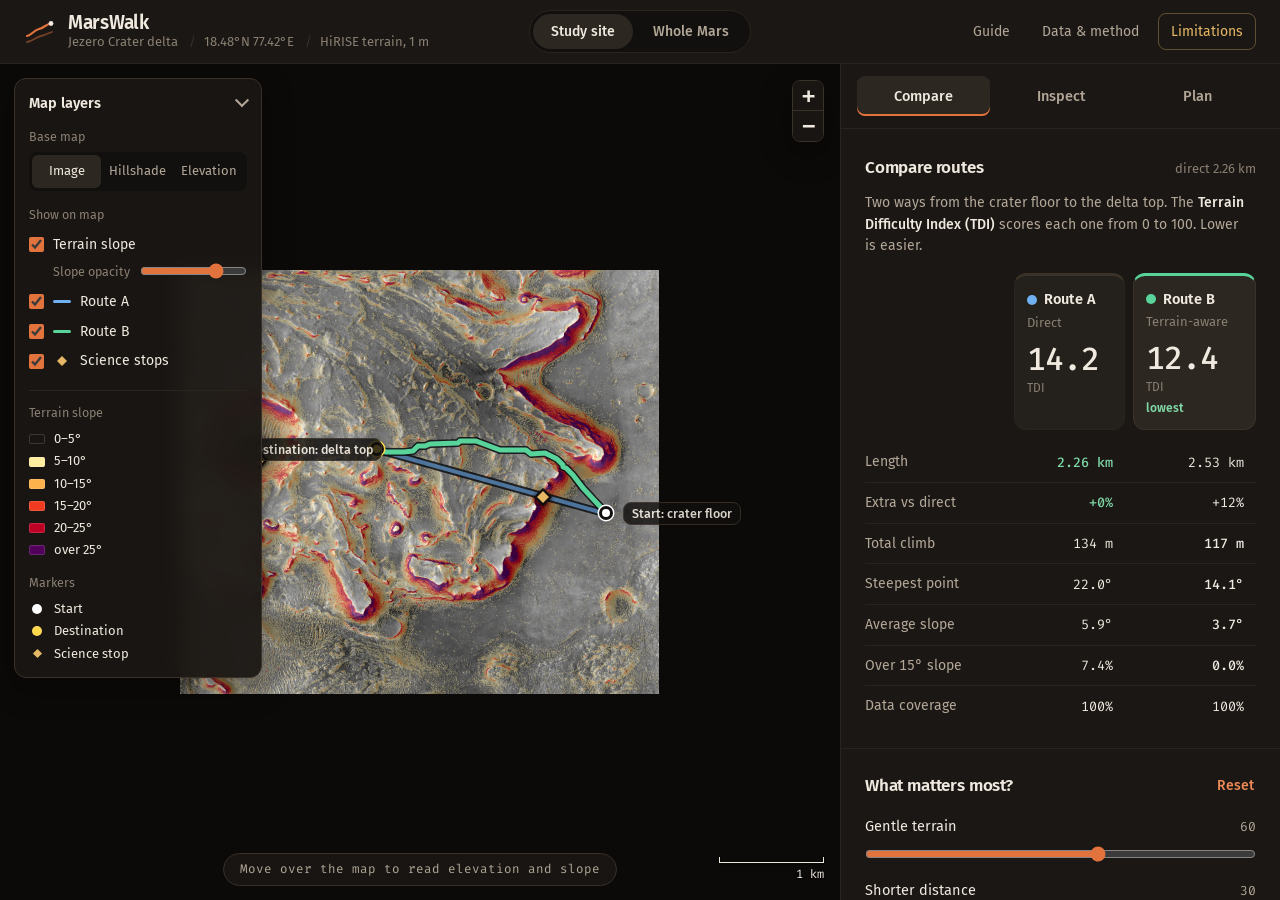
==== commit a22d0d13: "Remove the Sol by Sol game and redesign the MarsWalk interface The sidebar's six stacked sections be" ====
--- a/web/index.html
+++ b/web/index.html
@@ -13,7 +13,7 @@
   <link rel="icon" href="data:image/svg+xml,%3Csvg xmlns='http://www.w3.org/2000/svg' viewBox='0 0 32 32'%3E%3Crect width='32' height='32' rx='6' fill='%2312100e'/%3E%3Cpath d='M5 22c5-1 6-6 11-7s6-5 11-6' fill='none' stroke='%23e2733d' stroke-width='2.4' stroke-linecap='round'/%3E%3Cpath d='M5 27c6-1 8-5 13-6s6-3 9-4' fill='none' stroke='%23e2733d' stroke-opacity='.45' stroke-width='2' stroke-linecap='round'/%3E%3Ccircle cx='27' cy='9' r='2.6' fill='%23ece5db'/%3E%3C/svg%3E">
   <link rel="preload" href="vendor/fonts/fira-sans-400.woff2" as="font" type="font/woff2" crossorigin>
   <link rel="stylesheet" href="vendor/leaflet.css">
-  <link rel="stylesheet" href="style.css">
+  <link rel="stylesheet" href="style.css?v=4">
 </head>
 <body>
   <a class="skip" href="#analysis">Skip to route analysis</a>
@@ -53,28 +53,30 @@
       </div>
 
       <div id="site-ui">
-        <details class="panel layers" id="layers" open>
-          <summary>Layers</summary>
-          <fieldset>
-            <legend>Base map</legend>
-            <label><input type="radio" name="base" value="ortho" checked> HiRISE image</label>
-            <label><input type="radio" name="base" value="hillshade"> Hillshade</label>
-            <label><input type="radio" name="base" value="elevation"> Elevation</label>
-          </fieldset>
-          <fieldset>
-            <legend>Overlays</legend>
-            <label><input type="checkbox" id="tgl-slope" checked> Terrain slope</label>
-            <label class="range"><span>Opacity</span> <input type="range" id="slope-op" min="0" max="100" value="75" aria-label="Slope overlay opacity"></label>
-            <label><input type="checkbox" id="tgl-A" checked> <span class="sw swA"></span>Route A</label>
-            <label><input type="checkbox" id="tgl-B" checked> <span class="sw swB"></span>Route B</label>
-            <label id="lbl-C" hidden><input type="checkbox" id="tgl-C" checked> <span class="sw swC"></span>Route C, yours</label>
-            <label><input type="checkbox" id="tgl-stops" checked> <svg class="dia" viewBox="0 0 12 12" aria-hidden="true"><path d="M6 1l5 5-5 5-5-5z"/></svg>Science stops</label>
-          </fieldset>
-        </details>
-
-        <details class="panel legend" id="legend-box" open>
-          <summary>Legend</summary>
-          <div id="legend"></div>
+        <details class="panel mappanel" id="layers" open>
+          <summary><span>Map layers</span></summary>
+          <div class="mp-body">
+            <fieldset>
+              <legend>Base map</legend>
+              <div class="seg" role="radiogroup" aria-label="Base map">
+                <label><input type="radio" name="base" value="ortho" checked><span>Image</span></label>
+                <label><input type="radio" name="base" value="hillshade"><span>Hillshade</span></label>
+                <label><input type="radio" name="base" value="elevation"><span>Elevation</span></label>
+              </div>
+            </fieldset>
+            <fieldset>
+              <legend>Show on map</legend>
+              <label class="chk"><input type="checkbox" id="tgl-slope" checked> Terrain slope</label>
+              <label class="range"><span>Slope opacity</span><input type="range" id="slope-op" min="0" max="100" value="75" aria-label="Slope overlay opacity"></label>
+              <label class="chk"><input type="checkbox" id="tgl-A" checked> <span class="sw swA"></span>Route A</label>
+              <label class="chk"><input type="checkbox" id="tgl-B" checked> <span class="sw swB"></span>Route B</label>
+              <label class="chk" id="lbl-C" hidden><input type="checkbox" id="tgl-C" checked> <span class="sw swC"></span>Route C (yours)</label>
+              <label class="chk"><input type="checkbox" id="tgl-stops" checked> <svg class="dia" viewBox="0 0 12 12" aria-hidden="true"><path d="M6 1l5 5-5 5-5-5z"/></svg>Science stops</label>
+            </fieldset>
+            <div class="mp-legend" id="legend-box">
+              <div id="legend"></div>
+            </div>
+          </div>
         </details>
 
         <div class="scalebar" id="scalebar"><div class="bar"></div><span></span></div>
@@ -92,77 +94,92 @@
         </div>
       </div>
 
-      <div class="panel readout" id="readout" aria-live="off">Move over the map</div>
+      <div class="readout" id="readout" aria-live="off">Move over the map to read elevation and slope</div>
     </section>
 
     <aside class="sheet" id="analysis" aria-label="Route analysis" tabindex="-1">
-      <section class="sec">
-        <header class="sec-h">
-          <h2><span class="no">01</span>Compare routes</h2>
-          <span class="aside-note" id="trip"></span>
-        </header>
-        <div id="route-cards"></div>
-        <p class="note">TDI is the Terrain Difficulty Index, from 0 to 100. <strong>Lower is easier.</strong> It compares routes inside this area under the priorities below. It is not a probability of danger.</p>
-      </section>
-
-      <section class="sec">
-        <header class="sec-h">
-          <h2><span class="no">02</span>Draw your own route</h2>
-          <span class="sw swC" aria-hidden="true"></span>
-        </header>
-        <p class="note first" id="draw-hint"></p>
-        <div class="btnrow">
-          <button class="btn primary" id="draw-start">Draw a route</button>
-          <button class="btn" id="draw-undo" hidden>Undo</button>
-          <button class="btn primary" id="draw-finish" hidden>Finish</button>
-          <button class="btn quiet" id="draw-clear" hidden>Cancel</button>
-        </div>
-      </section>
-
-      <section class="sec">
-        <header class="sec-h">
-          <h2><span class="no">03</span>Priorities</h2>
-          <button class="textbtn" id="reset-w">Reset</button>
-        </header>
-        <div class="weights" id="weights"></div>
-        <p class="note">Priorities change the TDI only. Measured slopes and lengths stay the same.</p>
-      </section>
-
-      <section class="sec">
-        <header class="sec-h">
-          <h2><span class="no">04</span>Elevation profile</h2>
-          <div class="tabs" role="tablist" id="profile-tabs" aria-label="Route shown in profile"></div>
-        </header>
-        <div class="chart"><canvas id="profile" height="170" role="img" aria-label="Elevation along the selected route, coloured by slope"></canvas><div class="tip" id="tip" hidden></div></div>
-        <p class="note">Height along the route. Line colour shows terrain slope, as in the map legend.</p>
-      </section>
-
-      <section class="sec">
-        <header class="sec-h">
-          <h2><span class="no">05</span>Segment inspector</h2>
-          <span class="aside-note">click a route line</span>
-        </header>
-        <div id="inspector" class="inspector"></div>
-        <ol class="hardest" id="hardest"></ol>
-      </section>
-
-      <section class="sec">
-        <header class="sec-h">
-          <h2><span class="no">06</span>Route briefing</h2>
-          <span class="flag">prototype, not flight-certified</span>
-        </header>
-        <div id="briefing" class="briefing"></div>
-        <div class="btnrow">
-          <button class="btn" id="dl-json">Download JSON</button>
-          <button class="btn" id="dl-csv">Download CSV</button>
-        </div>
-      </section>
-
-      <footer class="colophon">
-        <p>Terrain <code>DTEEC_002387_1985_003798_1985_A01</code>, image <code>PSP_002387_1985_RED_C_01_ORTHO</code>: NASA/JPL/University of Arizona, via the PDS and Mars ODE. Planet mosaic: NASA/USGS via Mars Trek. Place names: IAU/USGS Gazetteer.</p>
-        <p>Built for NASA Space Apps Challenge 2026, <em>Interplanetary Survival Guide: Martian Map</em>. Not endorsed by NASA.</p>
-        <p><strong>AI use:</strong> most of this app's code and text was written with an AI coding assistant (Claude), directed and reviewed by the team. No AI-generated images, video or audio are used. Every terrain number comes from the NASA HiRISE products above.</p>
-      </footer>
+      <div class="sheet-tabs" role="tablist" aria-label="Route analysis">
+        <button role="tab" id="tab-compare" aria-controls="pane-compare" aria-selected="true">Compare</button>
+        <button role="tab" id="tab-inspect" aria-controls="pane-inspect" aria-selected="false" tabindex="-1">Inspect</button>
+        <button role="tab" id="tab-plan" aria-controls="pane-plan" aria-selected="false" tabindex="-1">Plan</button>
+      </div>
+
+      <!-- Compare -->
+      <div class="pane" id="pane-compare" role="tabpanel" aria-labelledby="tab-compare">
+        <section class="sec">
+          <header class="sec-h">
+            <h2>Compare routes</h2>
+            <span class="aside-note" id="trip"></span>
+          </header>
+          <p class="intro">Two ways from the crater floor to the delta top. The <strong>Terrain Difficulty Index (TDI)</strong> scores each one from 0 to 100. Lower is easier.</p>
+          <div id="route-cards"></div>
+        </section>
+
+        <section class="sec">
+          <header class="sec-h">
+            <h2>What matters most?</h2>
+            <button class="textbtn" id="reset-w">Reset</button>
+          </header>
+          <div class="weights" id="weights"></div>
+          <p class="note">These change the TDI only. Measured slopes and lengths stay the same.</p>
+        </section>
+      </div>
+
+      <!-- Inspect -->
+      <div class="pane" id="pane-inspect" role="tabpanel" aria-labelledby="tab-inspect" hidden>
+        <section class="sec">
+          <header class="sec-h">
+            <h2>Elevation profile</h2>
+            <div class="tabs" role="tablist" id="profile-tabs" aria-label="Route shown in profile"></div>
+          </header>
+          <div class="chart"><canvas id="profile" height="170" role="img" aria-label="Elevation along the selected route, coloured by slope"></canvas><div class="tip" id="tip" hidden></div></div>
+          <p class="note">Height along the route. The line colour shows slope, as in the map legend.</p>
+        </section>
+
+        <section class="sec">
+          <header class="sec-h">
+            <h2>Segment details</h2>
+            <span class="aside-note">click a route on the map</span>
+          </header>
+          <div id="inspector" class="inspector"></div>
+          <ol class="hardest" id="hardest"></ol>
+        </section>
+      </div>
+
+      <!-- Plan -->
+      <div class="pane" id="pane-plan" role="tabpanel" aria-labelledby="tab-plan" hidden>
+        <section class="sec">
+          <header class="sec-h">
+            <h2>Draw your own route</h2>
+            <span class="sw swC" aria-hidden="true"></span>
+          </header>
+          <p class="note first" id="draw-hint"></p>
+          <div class="btnrow">
+            <button class="btn primary" id="draw-start">Draw a route</button>
+            <button class="btn" id="draw-undo" hidden>Undo</button>
+            <button class="btn primary" id="draw-finish" hidden>Finish</button>
+            <button class="btn quiet" id="draw-clear" hidden>Cancel</button>
+          </div>
+        </section>
+
+        <section class="sec">
+          <header class="sec-h">
+            <h2>Route briefing</h2>
+            <span class="flag">prototype</span>
+          </header>
+          <div id="briefing" class="briefing"></div>
+          <div class="btnrow">
+            <button class="btn" id="dl-json">Download JSON</button>
+            <button class="btn" id="dl-csv">Download CSV</button>
+          </div>
+        </section>
+
+        <footer class="colophon">
+          <p>Terrain <code>DTEEC_002387_1985_003798_1985_A01</code>, image <code>PSP_002387_1985_RED_C_01_ORTHO</code>: NASA/JPL/University of Arizona, via the PDS and Mars ODE. Planet mosaic: NASA/USGS via Mars Trek. Place names: IAU/USGS Gazetteer.</p>
+          <p>Built for NASA Space Apps Challenge 2026, <em>Interplanetary Survival Guide: Martian Map</em>. Not endorsed by NASA.</p>
+          <p><strong>AI use:</strong> most of this app's code and text was written with an AI coding assistant (Claude), directed and reviewed by the team. No AI-generated images, video or audio are used. Every terrain number comes from the NASA HiRISE products above.</p>
+        </footer>
+      </div>
     </aside>
   </main>
 
@@ -221,6 +238,7 @@
   </dialog>
 
   <script src="vendor/leaflet.js"></script>
-  <script src="app.js"></script>
+  <script src="app.js?v=4"></script>
+  <script src="tabs.js?v=4"></script>
 </body>
 </html>
--- a/web/style.css
+++ b/web/style.css
@@ -1,7 +1,8 @@
 /* AI-assisted: written with an AI coding assistant (Claude), directed and reviewed by the team. NASA Space Apps 2026 SI disclosure. */
-/* MarsWalk — "survey sheet" interface.
-   Warm, Mars-tinted darks; one UI accent (rust); route colours are data, not decoration.
-   Sections are ruled, not boxed. Numbers are monospaced. */
+/* MarsWalk interface, v2: calmer layout.
+   Warm Mars-tinted darks, one UI accent (rust), route colours are data.
+   Radius rule: panels and cards 12px, controls 8px, segmented pills 999px.
+   Monospace only for numbers and product IDs. */
 
 @font-face { font-family: "Fira Sans"; font-weight: 400; font-display: swap; src: url("vendor/fonts/fira-sans-400.woff2") format("woff2"); }
 @font-face { font-family: "Fira Sans"; font-weight: 500; font-display: swap; src: url("vendor/fonts/fira-sans-500.woff2") format("woff2"); }
@@ -10,34 +11,33 @@
 @font-face { font-family: "Fira Code"; font-weight: 500; font-display: swap; src: url("vendor/fonts/fira-code-500.woff2") format("woff2"); }
 
 :root {
-  /* surfaces: one warm-grey family */
   --bg: #12100e;
-  --surface: #191613;
-  --raised: #211d19;
-  --line: #352d26;
-  --line-soft: #28221d;
-  /* text */
-  --text: #ece5db;
-  --muted: #a89d8f;
-  --faint: #7d7368;
-  /* one accent */
+  --surface: #1a1714;
+  --raised: #24201b;
+  --raised-2: #2c2721;
+  --line: #3a3129;
+  --line-soft: #2a241e;
+  --text: #f0e9df;
+  --muted: #b3a798;
+  --faint: #8a7f72;
   --accent: #e2733d;
-  --accent-hi: #ee8754;
+  --accent-hi: #ef8a57;
   --accent-ink: #1c0f07;
-  --caution: #e0b060;
+  --caution: #e6b866;
   --good: #7fd6a4;
-  /* route colours (data) */
   --A: #6fb0f0;
   --B: #58d39a;
   --C: #f07fcf;
 
   --font: "Fira Sans", "Segoe UI", system-ui, sans-serif;
   --mono: "Fira Code", ui-monospace, "Cascadia Mono", Consolas, monospace;
-  --r-sm: 3px;
-  --r-md: 6px;
-  --top-h: 56px;
+  --r-card: 12px;
+  --r-ctl: 8px;
+  --r-pill: 999px;
+  --top-h: 64px;
+  --sheet-w: 440px;
   --ease: cubic-bezier(.2, .7, .2, 1);
-  /* z-scale */
+  --shadow: 0 10px 30px rgba(8, 5, 2, .45);
   --z-map-ui: 500;
   --z-veil: 600;
   --z-top: 1000;
@@ -49,307 +49,335 @@
 html, body { height: 100%; margin: 0; }
 body {
   background: var(--bg); color: var(--text);
-  font: 400 14.5px/1.5 var(--font);
+  font: 400 15px/1.55 var(--font);
   -webkit-font-smoothing: antialiased;
-}
-/* fine grain so flat darks don't look sterile */
-body::before {
-  content: ""; position: fixed; inset: 0; z-index: 2000; pointer-events: none; opacity: .05; mix-blend-mode: overlay;
-  background-image: url("data:image/svg+xml,%3Csvg xmlns='http://www.w3.org/2000/svg' width='160' height='160'%3E%3Cfilter id='n'%3E%3CfeTurbulence type='fractalNoise' baseFrequency='.9' numOctaves='2' stitchTiles='stitch'/%3E%3C/filter%3E%3Crect width='100%25' height='100%25' filter='url(%23n)'/%3E%3C/svg%3E");
 }
 h1, h2, h3, p { margin: 0; }
 button, input { font: inherit; color: inherit; }
 button { cursor: pointer; }
-code { font-family: var(--mono); font-size: .88em; color: var(--muted); overflow-wrap: anywhere; }
+code { font-family: var(--mono); font-size: .86em; color: var(--muted); overflow-wrap: anywhere; }
 a { color: var(--accent-hi); text-underline-offset: 2px; }
-:focus-visible { outline: 2px solid var(--accent-hi); outline-offset: 2px; border-radius: 2px; }
-
-.skip { position: absolute; left: 8px; top: -60px; z-index: 3000; background: var(--accent); color: var(--accent-ink); padding: 8px 12px; border-radius: var(--r-sm); font-weight: 600; text-decoration: none; }
+:focus-visible { outline: 2px solid var(--accent-hi); outline-offset: 2px; border-radius: 4px; }
+
+.skip { position: absolute; left: 8px; top: -60px; z-index: 3000; background: var(--accent); color: var(--accent-ink); padding: 8px 12px; border-radius: var(--r-ctl); font-weight: 600; text-decoration: none; }
 .skip:focus { top: 8px; }
 
 /* ------------------------------------------------------------ top bar */
 .top {
-  height: var(--top-h); display: grid; grid-template-columns: 1fr auto 1fr; align-items: center; gap: 20px;
-  padding: 0 18px; border-bottom: 1px solid var(--line); background: var(--surface);
+  height: var(--top-h); display: grid; grid-template-columns: 1fr auto 1fr; align-items: center; gap: 24px;
+  padding: 0 24px; border-bottom: 1px solid var(--line-soft); background: var(--surface);
   position: relative; z-index: var(--z-top);
 }
-.brand { display: flex; align-items: center; gap: 11px; min-width: 0; }
-.mark { width: 30px; height: 30px; color: var(--accent); flex: none; }
-.brand h1 { font-size: 18px; font-weight: 600; letter-spacing: -.015em; line-height: 1.1; }
-.siteline { font: 400 11.5px/1.3 var(--mono); color: var(--faint); white-space: nowrap; overflow: hidden; text-overflow: ellipsis; }
-.siteline span::before { content: "/"; margin: 0 7px; color: var(--line); }
-
-.viewswitch { display: flex; border: 1px solid var(--line); border-radius: var(--r-sm); padding: 2px; gap: 2px; background: var(--bg); }
+.brand { display: flex; align-items: center; gap: 12px; min-width: 0; }
+.mark { width: 32px; height: 32px; color: var(--accent); flex: none; }
+.brand h1 { font-size: 19px; font-weight: 600; letter-spacing: -.015em; line-height: 1.15; }
+.siteline { font-size: 13px; line-height: 1.3; color: var(--faint); white-space: nowrap; overflow: hidden; text-overflow: ellipsis; }
+.siteline span::before { content: "/"; margin: 0 8px; color: var(--line); }
+
+.viewswitch { display: flex; background: var(--bg); border: 1px solid var(--line-soft); border-radius: var(--r-pill); padding: 3px; gap: 2px; }
 .viewswitch button {
-  background: none; border: 0; padding: 6px 14px; border-radius: 2px; color: var(--muted); font-weight: 500; font-size: 13.5px;
+  background: none; border: 0; padding: 7px 18px; border-radius: var(--r-pill); color: var(--muted); font-weight: 500; font-size: 14px;
   transition: background .15s var(--ease), color .15s var(--ease);
 }
 .viewswitch button:hover { color: var(--text); }
-.viewswitch button[aria-pressed="true"] { background: var(--raised); color: var(--text); box-shadow: inset 0 -2px 0 var(--accent); }
-
-.topnav { display: flex; justify-content: flex-end; gap: 4px; }
+.viewswitch button[aria-pressed="true"] { background: var(--raised-2); color: var(--text); }
+
+.topnav { display: flex; justify-content: flex-end; gap: 6px; }
 .topnav button {
-  background: none; border: 0; padding: 6px 10px; color: var(--muted); font-size: 13.5px; border-radius: var(--r-sm);
-  text-decoration: underline; text-decoration-color: var(--line); text-underline-offset: 4px;
-  transition: color .15s var(--ease), text-decoration-color .15s var(--ease);
-}
-.topnav button:hover { color: var(--text); text-decoration-color: var(--accent); }
-.topnav .caution { color: var(--caution); }
+  background: none; border: 1px solid transparent; padding: 7px 12px; color: var(--muted); font-size: 14px; border-radius: var(--r-ctl);
+  transition: color .15s var(--ease), background .15s var(--ease), border-color .15s var(--ease);
+}
+.topnav button:hover { color: var(--text); background: var(--raised); }
+.topnav .caution { color: var(--caution); border-color: rgba(230, 184, 102, .35); }
+.topnav .caution:hover { color: var(--caution); background: rgba(230, 184, 102, .08); }
 
 /* ------------------------------------------------------------ layout */
-.layout { display: grid; grid-template-columns: minmax(0, 1fr) 420px; height: calc(100dvh - var(--top-h)); }
-.mapwrap { position: relative; min-height: 0; background: #0b0a09; }
+.layout { display: grid; grid-template-columns: minmax(0, 1fr) var(--sheet-w); height: calc(100dvh - var(--top-h)); }
+.mapwrap { position: relative; min-height: 0; background: #0b0a09; container-type: inline-size; }
 #map, #globe { position: absolute; inset: 0; background: #0b0a09; }
-.sheet { overflow-y: auto; border-left: 1px solid var(--line); background: var(--surface); scrollbar-color: var(--line) transparent; scrollbar-width: thin; }
+.sheet {
+  display: flex; flex-direction: column; overflow-y: auto; border-left: 1px solid var(--line-soft); background: var(--surface);
+  scrollbar-color: var(--line) transparent; scrollbar-width: thin;
+}
 .sheet:focus { outline: none; }
+
+/* ------------------------------------------------------------ sidebar tabs */
+.sheet-tabs {
+  position: sticky; top: 0; z-index: 2; display: grid; grid-template-columns: repeat(3, 1fr); gap: 4px;
+  padding: 12px 16px; background: var(--surface); border-bottom: 1px solid var(--line-soft);
+}
+.sheet-tabs button {
+  background: none; border: 0; border-radius: var(--r-ctl); padding: 9px 8px; min-height: 40px;
+  color: var(--muted); font-weight: 500; font-size: 14.5px; transition: background .15s var(--ease), color .15s var(--ease);
+}
+.sheet-tabs button:hover { color: var(--text); background: var(--raised); }
+.sheet-tabs button[aria-selected="true"] { color: var(--text); background: var(--raised-2); box-shadow: inset 0 -2px 0 var(--accent); }
+.pane { padding: 4px 0 8px; }
+
+/* ------------------------------------------------------------ sections */
+.sec { padding: 22px 24px; }
+.sec + .sec { border-top: 1px solid var(--line-soft); }
+.sec-h { display: flex; align-items: center; justify-content: space-between; gap: 12px; margin-bottom: 14px; }
+.sec-h h2 { font-size: 17px; font-weight: 600; letter-spacing: -.01em; }
+.aside-note { font-size: 13px; color: var(--faint); white-space: nowrap; }
+.intro { color: var(--muted); font-size: 14px; margin: -4px 0 16px; text-wrap: pretty; }
+.intro strong, .note strong { color: var(--text); font-weight: 500; }
+.note { color: var(--muted); font-size: 13.5px; margin-top: 14px; text-wrap: pretty; max-width: 62ch; }
+.note.first { margin-top: 0; }
+.flag { font-size: 12.5px; color: var(--caution); border: 1px solid rgba(230, 184, 102, .35); border-radius: var(--r-pill); padding: 2px 10px; white-space: nowrap; }
+.sec-h > .sw { width: 28px; }
 
 /* ------------------------------------------------------------ buttons */
 .btn {
-  border: 1px solid var(--line); background: var(--raised); border-radius: var(--r-sm); padding: 6px 12px; font-size: 13.5px; font-weight: 500;
+  border: 1px solid var(--line); background: var(--raised); border-radius: var(--r-ctl); padding: 9px 16px; min-height: 40px; font-size: 14px; font-weight: 500;
   transition: background .15s var(--ease), border-color .15s var(--ease), transform .08s var(--ease);
 }
-.btn:hover { border-color: var(--faint); background: #2a251f; }
+.btn:hover { border-color: var(--faint); background: var(--raised-2); }
 .btn:active { transform: translateY(1px); }
 .btn.primary { background: var(--accent); border-color: var(--accent); color: var(--accent-ink); font-weight: 600; }
 .btn.primary:hover { background: var(--accent-hi); border-color: var(--accent-hi); }
 .btn.quiet { background: none; border-color: transparent; color: var(--muted); }
-.btn.quiet:hover { color: var(--text); background: none; border-color: var(--line); }
+.btn.quiet:hover { color: var(--text); border-color: var(--line); }
 .btn:disabled { opacity: .4; cursor: default; transform: none; }
-.textbtn { background: none; border: 0; padding: 2px 0; color: var(--accent-hi); font-size: 13px; text-decoration: underline; text-underline-offset: 3px; }
-.btnrow { display: flex; flex-wrap: wrap; gap: 8px; margin-top: 12px; }
-
-/* ------------------------------------------------------------ floating map panels */
+.textbtn { background: none; border: 0; padding: 4px 2px; color: var(--accent-hi); font-size: 14px; font-weight: 500; }
+.textbtn:hover { text-decoration: underline; text-underline-offset: 3px; }
+.btnrow { display: flex; flex-wrap: wrap; gap: 10px; margin-top: 16px; }
+
+/* ------------------------------------------------------------ comparison */
+.cmp { width: 100%; border-collapse: separate; border-spacing: 0; font-variant-numeric: tabular-nums; }
+.cmp col.metric { width: 36%; }
+.cmp th, .cmp td { padding: 0; text-align: right; font-weight: 400; }
+.cmp thead th { vertical-align: bottom; padding: 0 0 12px 8px; }
+.cmp .colbtn {
+  width: 100%; display: grid; justify-items: start; gap: 2px; padding: 12px 12px 12px; background: var(--raised);
+  border: 1px solid var(--line-soft); border-top: 3px solid var(--line); border-radius: var(--r-card);
+  text-align: left; transition: background .15s var(--ease), border-color .15s var(--ease);
+}
+.cmp .colbtn:hover { background: var(--raised-2); }
+.cmp .colbtn[aria-pressed="true"] { border-top-color: var(--rc); border-left-color: var(--line); border-right-color: var(--line); border-bottom-color: var(--line); background: var(--raised-2); }
+.cmp .rid { display: inline-flex; align-items: center; font-weight: 600; font-size: 14.5px; white-space: nowrap; }
+.cmp .rid i { width: 10px; height: 10px; border-radius: 50%; background: var(--rc); margin-right: 7px; }
+.cmp .rname { font-size: 13px; color: var(--faint); }
+.cmp .tdi { font: 500 32px/1.05 var(--mono); letter-spacing: -.03em; margin-top: 8px; }
+.cmp .tdi-l { font-size: 12px; color: var(--faint); }
+.cmp .lowest { font-size: 12px; font-weight: 600; color: var(--good); min-height: 18px; }
+.cmp tbody th { text-align: left; color: var(--muted); font-size: 14px; padding: 9px 0; }
+.cmp tbody td { font: 400 13.5px var(--mono); padding: 9px 12px; }
+.cmp tbody tr + tr th, .cmp tbody tr + tr td { border-top: 1px solid var(--line-soft); }
+.cmp tbody td.sel { color: var(--text); }
+.cmp td.best { color: var(--good); font-weight: 500; }
+.cmp.three col.metric { width: 30%; }
+.cmp.three thead th { padding-left: 6px; }
+.cmp.three .colbtn { padding: 10px 9px; }
+.cmp.three .tdi { font-size: 25px; }
+.cmp.three tbody td { padding: 9px 8px; font-size: 12.5px; }
+.cmp.three .rname { white-space: nowrap; font-size: 12px; }
+@media (max-width: 480px) { .cmp.three .rword { display: none; } }
+
+/* priorities */
+.weights { display: grid; gap: 14px; }
+.weights label { display: grid; grid-template-columns: 1fr 44px; grid-template-rows: auto auto; align-items: center; column-gap: 12px; row-gap: 6px; font-size: 14.5px; }
+.weights input { grid-column: 1 / -1; grid-row: 2; accent-color: var(--accent); width: 100%; margin: 0; height: 22px; }
+.weights output { grid-column: 2; grid-row: 1; text-align: right; font: 13px var(--mono); color: var(--muted); }
+
+/* profile */
+.tabs { display: inline-flex; gap: 2px; background: var(--bg); border-radius: var(--r-pill); padding: 3px; }
+.tabs button { background: none; border: 0; border-radius: var(--r-pill); padding: 4px 14px; color: var(--muted); font: 500 13.5px var(--font); transition: color .15s var(--ease), background .15s var(--ease); }
+.tabs button:hover { color: var(--text); }
+.tabs button[aria-selected="true"] { color: var(--text); background: var(--raised-2); }
+.chart { position: relative; background: var(--bg); border-radius: var(--r-card); padding: 10px 8px 4px; }
+#profile { width: 100%; display: block; cursor: crosshair; }
+.tip { position: absolute; top: 8px; pointer-events: none; background: var(--surface); border: 1px solid var(--line); border-radius: var(--r-ctl); padding: 4px 8px; font: 12px/1.4 var(--mono); white-space: nowrap; }
+
+/* inspector */
+.inspector dl { display: grid; grid-template-columns: auto 1fr; margin: 0; font-size: 14px; background: var(--raised); border-radius: var(--r-card); padding: 4px 14px; }
+.inspector dt, .inspector dd { padding: 8px 0; border-top: 1px solid var(--line-soft); margin: 0; }
+.inspector dt:first-of-type, .inspector dt:first-of-type + dd { border-top: 0; }
+.inspector dt { color: var(--muted); }
+.inspector dd { text-align: right; font: 13.5px var(--mono); }
+.inspector .why { margin: 14px 0 0; font-size: 14px; padding: 10px 14px; border-left: 3px solid var(--accent); background: rgba(226, 115, 61, .06); border-radius: 0 var(--r-ctl) var(--r-ctl) 0; text-wrap: pretty; }
+.inspector .empty { color: var(--muted); font-size: 14px; }
+.hardest { margin: 12px 0 0; padding: 0; list-style: none; display: grid; gap: 6px; }
+.hardest li { display: block; }
+.hardest button {
+  width: 100%; text-align: left; background: var(--raised); border: 1px solid var(--line-soft); border-radius: var(--r-ctl);
+  padding: 10px 12px; font: 13.5px var(--font); color: var(--text); transition: border-color .15s var(--ease), background .15s var(--ease);
+}
+.hardest button:hover { border-color: var(--accent); background: var(--raised-2); }
+
+/* briefing */
+.briefing { font-size: 14.5px; }
+.briefing p { margin: 0 0 8px; }
+.briefing ul { margin: 8px 0 0; padding: 0; list-style: none; background: var(--raised); border-radius: var(--r-card); padding: 4px 14px; }
+.briefing li { padding: 9px 0 9px 16px; position: relative; font-size: 14px; }
+.briefing li + li { border-top: 1px solid var(--line-soft); }
+.briefing li::before { content: ""; position: absolute; left: 0; top: 19px; width: 6px; height: 2px; background: var(--accent); }
+.briefing .verdict { margin-top: 14px; }
+.briefing .caveat { color: var(--muted); font-size: 13.5px; margin-top: 10px; }
+
+.colophon { padding: 20px 24px 32px; color: var(--faint); font-size: 12.5px; line-height: 1.6; border-top: 1px solid var(--line-soft); }
+.colophon p + p { margin-top: 8px; }
+
+/* ------------------------------------------------------------ map overlays */
 .panel {
-  position: absolute; z-index: var(--z-map-ui); background: rgba(25, 22, 19, .93); backdrop-filter: blur(8px);
-  border: 1px solid var(--line); border-radius: var(--r-md); padding: 10px 12px; font-size: 13px;
-  box-shadow: 0 6px 22px rgba(8, 5, 2, .45);
-}
-details.panel > summary {
+  position: absolute; z-index: var(--z-map-ui); background: rgba(26, 23, 20, .94); backdrop-filter: blur(10px);
+  border: 1px solid var(--line); border-radius: var(--r-card); padding: 12px 14px; font-size: 14px; box-shadow: var(--shadow);
+}
+.mappanel { top: 14px; left: 14px; width: 248px; max-height: calc(100% - 28px); overflow: auto; scrollbar-width: thin; }
+.mappanel > summary {
   cursor: pointer; list-style: none; display: flex; align-items: center; justify-content: space-between; gap: 14px;
-  font: 500 11.5px var(--mono); color: var(--muted); letter-spacing: .02em;
-}
-details.panel > summary::-webkit-details-marker { display: none; }
-details.panel > summary::after { content: "hide"; color: var(--faint); font-weight: 400; }
-details.panel:not([open]) > summary::after { content: "show"; }
-details.panel:not([open]) { width: auto; min-width: 0; }
-
-.layers { top: 12px; left: 12px; width: 204px; }
-.layers fieldset { border: 0; margin: 10px 0 0; padding: 0; }
-.layers legend { font-size: 11.5px; color: var(--faint); padding: 0; margin-bottom: 3px; }
-.layers label { display: flex; align-items: center; gap: 8px; padding: 2.5px 0; cursor: pointer; }
-.layers input[type="checkbox"], .layers input[type="radio"] { accent-color: var(--accent); margin: 0; width: 14px; height: 14px; }
-.layers .range { padding-left: 22px; color: var(--faint); font-size: 12px; cursor: default; }
-.layers .range input { width: 96px; accent-color: var(--accent); }
+  font-weight: 600; font-size: 14.5px; min-height: 24px;
+}
+.mappanel > summary::-webkit-details-marker { display: none; }
+.mappanel > summary::after { content: ""; width: 8px; height: 8px; border-right: 2px solid var(--muted); border-bottom: 2px solid var(--muted); transform: rotate(45deg) translate(-2px, -2px); transition: transform .2s var(--ease); }
+.mappanel:not([open]) > summary::after { transform: rotate(-45deg); }
+.mappanel:not([open]) { width: auto; }
+.mp-body { margin-top: 12px; display: grid; gap: 14px; }
+.mappanel fieldset { border: 0; margin: 0; padding: 0; }
+.mappanel legend { font-size: 12.5px; color: var(--faint); padding: 0; margin-bottom: 6px; }
+.seg { display: grid; grid-template-columns: repeat(3, 1fr); background: var(--bg); border-radius: var(--r-ctl); padding: 3px; gap: 2px; }
+.seg label { position: relative; cursor: pointer; }
+.seg input { position: absolute; opacity: 0; inset: 0; margin: 0; cursor: pointer; }
+.seg span { display: block; text-align: center; padding: 6px 4px; border-radius: 6px; font-size: 13px; color: var(--muted); transition: background .15s var(--ease), color .15s var(--ease); }
+.seg input:checked + span { background: var(--raised-2); color: var(--text); }
+.seg input:focus-visible + span { outline: 2px solid var(--accent-hi); outline-offset: 1px; }
+.chk { display: flex; align-items: center; gap: 9px; padding: 4px 0; cursor: pointer; font-size: 14px; }
+.chk input { accent-color: var(--accent); margin: 0; width: 15px; height: 15px; }
+.range { display: grid; grid-template-columns: auto 1fr; align-items: center; gap: 10px; padding: 2px 0 6px 24px; color: var(--faint); font-size: 12.5px; }
+.range input { width: 100%; accent-color: var(--accent); margin: 0; }
 .sw { width: 18px; height: 3px; border-radius: 2px; display: inline-block; flex: none; }
 .swA { background: var(--A); } .swB { background: var(--B); } .swC { background: var(--C); }
 .dia { width: 12px; height: 12px; margin: 0 3px; fill: var(--caution); flex: none; }
 
-.legend { left: 12px; bottom: 12px; min-width: 168px; font-size: 12px; }
-.legend #legend { margin-top: 8px; }
-.legend h3 { margin: 0 0 5px; font: 400 11.5px var(--font); color: var(--faint); }
-.legend h3:not(:first-child) { margin-top: 9px; }
-.legend .row { display: flex; align-items: center; gap: 8px; line-height: 1.55; font-family: var(--mono); font-size: 11.5px; }
-.legend .chip { width: 14px; height: 9px; border-radius: 1px; border: 1px solid rgba(236, 229, 219, .16); flex: none; }
-.legend span.dia { display: inline-flex; width: 14px; margin: 0; justify-content: center; }
-.legend span.dia svg { width: 11px; height: 11px; fill: var(--caution); }
-.legend .chip.dot { width: 9px; height: 9px; border-radius: 50%; margin: 0 2.5px; }
-.legend .ramp { height: 9px; border-radius: 1px; margin: 4px 0 2px; background: linear-gradient(90deg, #264653, #2a9d8f, #e9c46a, #f4a261, #e76f51); }
-.legend .ends { display: flex; justify-content: space-between; color: var(--muted); font: 11.5px var(--mono); }
-
-.readout { right: 12px; bottom: 12px; font: 11.5px/1.55 var(--mono); color: var(--muted); min-width: 236px; padding: 8px 11px; }
+.mp-legend { border-top: 1px solid var(--line-soft); padding-top: 12px; font-size: 13px; }
+.mp-legend h3 { margin: 0 0 6px; font-size: 12.5px; font-weight: 400; color: var(--faint); }
+.mp-legend h3:not(:first-child) { margin-top: 12px; }
+.mp-legend .row { display: flex; align-items: center; gap: 9px; line-height: 1.7; font-size: 13px; }
+.mp-legend .chip { width: 16px; height: 10px; border-radius: 2px; border: 1px solid rgba(240, 233, 223, .16); flex: none; }
+.mp-legend span.dia { display: inline-flex; width: 16px; margin: 0; justify-content: center; }
+.mp-legend span.dia svg { width: 11px; height: 11px; fill: var(--caution); }
+.mp-legend .chip.dot { width: 10px; height: 10px; border-radius: 50%; margin: 0 3px; }
+.mp-legend .ramp { height: 10px; border-radius: 2px; margin: 4px 0 3px; background: linear-gradient(90deg, #264653, #2a9d8f, #e9c46a, #f4a261, #e76f51); }
+.mp-legend .ends { display: flex; justify-content: space-between; color: var(--muted); font: 12px var(--mono); }
+
+.readout {
+  position: absolute; z-index: var(--z-map-ui); left: 50%; bottom: 14px; transform: translateX(-50%);
+  background: rgba(26, 23, 20, .9); backdrop-filter: blur(8px); border: 1px solid var(--line); border-radius: var(--r-pill);
+  padding: 7px 16px; font: 12.5px/1.4 var(--mono); color: var(--muted); white-space: nowrap; max-width: calc(100% - 200px); overflow: hidden; text-overflow: ellipsis;
+}
 .readout b { color: var(--text); font-weight: 500; }
-.scalebar { position: absolute; z-index: var(--z-map-ui); right: 14px; bottom: 76px; color: var(--text); font: 11.5px var(--mono); text-shadow: 0 1px 2px #000; text-align: right; pointer-events: none; }
+.readout br { display: none; }
+.scalebar { position: absolute; z-index: var(--z-map-ui); right: 16px; bottom: 18px; color: var(--text); font: 12px var(--mono); text-shadow: 0 1px 2px #000; text-align: right; pointer-events: none; }
 .scalebar .bar { height: 6px; border: 1.5px solid var(--text); border-top: 0; margin-bottom: 3px; filter: drop-shadow(0 1px 1px #000); }
 
-.marsinfo { bottom: 12px; left: 12px; width: 300px; padding: 14px 16px; }
-.marsinfo h2 { font-size: 16px; font-weight: 600; margin-bottom: 6px; }
-.marsinfo p { color: var(--muted); font-size: 13px; text-wrap: pretty; }
-.credit-line { margin-top: 12px !important; font-size: 11.5px !important; color: var(--faint) !important; }
-.mapwrap { container-type: inline-size; }
+.marsinfo { bottom: 14px; left: 14px; width: 320px; padding: 16px 18px; }
+.marsinfo h2 { font-size: 17px; font-weight: 600; margin-bottom: 8px; }
+.marsinfo p { color: var(--muted); font-size: 14px; text-wrap: pretty; }
+.credit-line { margin-top: 12px !important; font-size: 12px !important; color: var(--faint) !important; }
 @container (max-width: 760px) {
-  .marsinfo { width: auto; padding: 10px 12px; }
+  .marsinfo { width: auto; padding: 12px 14px; }
   .marsinfo p { display: none; }
-  .marsinfo h2 { font-size: 14px; margin-bottom: 0; }
-  .marsinfo .btnrow { margin-top: 8px; }
+  .marsinfo h2 { font-size: 15px; margin-bottom: 0; }
+  .marsinfo .btnrow { margin-top: 10px; }
+  .readout { display: none; }
 }
 
 /* loading veil */
 .veil { position: absolute; inset: 0; z-index: var(--z-veil); display: grid; place-items: center; background: #0b0a09; transition: opacity .35s var(--ease); }
 .veil.done { opacity: 0; visibility: hidden; pointer-events: none; transition: opacity .35s var(--ease), visibility 0s .35s; }
 .veil-in { display: grid; justify-items: center; gap: 6px; font-weight: 500; color: var(--text); text-align: center; padding: 0 20px; }
-.veil-in small { font: 400 11.5px var(--mono); color: var(--faint); }
+.veil-in small { font-size: 13px; font-weight: 400; color: var(--faint); }
 .veil.error .veil-in { color: var(--caution); max-width: 420px; }
 .pulse { width: 34px; height: 34px; border-radius: 50%; border: 2px solid var(--line); border-top-color: var(--accent); animation: spin .9s linear infinite; margin-bottom: 6px; }
 .veil.error .pulse { display: none; }
 @keyframes spin { to { transform: rotate(360deg); } }
 
-/* ------------------------------------------------------------ the sheet */
-.sec { padding: 18px 20px 20px; border-bottom: 1px solid var(--line-soft); }
-.sec-h { display: flex; align-items: baseline; justify-content: space-between; gap: 10px; margin-bottom: 12px; }
-.sec-h h2 { font-size: 15.5px; font-weight: 600; letter-spacing: -.005em; display: flex; align-items: baseline; gap: 9px; }
-.no { font: 400 11.5px var(--mono); color: var(--accent); letter-spacing: .04em; }
-.aside-note { font: 400 11.5px var(--mono); color: var(--faint); white-space: nowrap; }
-.note { color: var(--muted); font-size: 12.5px; margin-top: 12px; text-wrap: pretty; max-width: 62ch; }
-.note.first { margin-top: 0; }
-.note strong { color: var(--text); font-weight: 500; }
-.flag { font: 400 11px var(--mono); color: var(--caution); border-left: 2px solid var(--caution); padding-left: 7px; white-space: nowrap; }
-.sec-h > .sw { align-self: center; width: 26px; }
-
-/* comparison table */
-.cmp { width: 100%; border-collapse: collapse; font-variant-numeric: tabular-nums; }
-.cmp col.metric { width: 38%; }
-.cmp th, .cmp td { padding: 0; text-align: right; font-weight: 400; }
-.cmp thead th { vertical-align: bottom; }
-.cmp .colbtn {
-  width: 100%; display: grid; justify-items: end; gap: 1px; padding: 9px 10px 10px; background: none; border: 0;
-  border-top: 2px solid var(--line); text-align: right; transition: background .15s var(--ease);
-}
-.cmp .colbtn:hover { background: var(--raised); }
-.cmp .colbtn[aria-pressed="true"] { border-top-color: var(--rc); background: var(--raised); }
-.cmp .rid { display: inline-flex; align-items: center; gap: 6px; font-weight: 600; font-size: 13.5px; }
-.cmp .rid i { width: 9px; height: 9px; border-radius: 50%; background: var(--rc); }
-.cmp .rname { font-size: 11.5px; color: var(--faint); }
-.cmp .tdi { font: 500 28px/1.1 var(--mono); letter-spacing: -.03em; margin-top: 6px; }
-.cmp .tdi-l { font: 400 10.5px var(--mono); color: var(--faint); letter-spacing: .04em; }
-.cmp .lowest { font: 500 10.5px var(--mono); color: var(--good); min-height: 15px; }
-.cmp tbody th { text-align: left; color: var(--muted); font-size: 13px; padding: 5px 0; }
-.cmp tbody td { font: 400 12.5px var(--mono); padding: 5px 10px; }
-.cmp tbody tr { border-top: 1px solid var(--line-soft); }
-.cmp tbody td.sel { background: var(--raised); }
-.cmp td.best { color: var(--good); font-weight: 500; }
-.cmp td.best::before { content: ""; display: inline-block; width: 5px; height: 5px; border-radius: 50%; background: var(--good); margin-right: 6px; vertical-align: 2px; }
-
-.cmp.three col.metric { width: 31%; }
-.cmp.three .colbtn { padding: 9px 7px 10px; }
-.cmp.three .tdi { font-size: 23px; }
-.cmp.three .rname { white-space: nowrap; }
-.cmp .rid { white-space: nowrap; gap: 0; }
-.cmp .rid i { margin-right: 6px; }
-@media (max-width: 480px) { .cmp.three .rword { display: none; } .cmp.three .rname { font-size: 10.5px; } }
-.cmp.three tbody td { padding: 5px 7px; font-size: 12px; }
-.cmp.three tbody th { font-size: 12.5px; }
-.cmp.three td.best::before { margin-right: 4px; }
-
-/* priorities */
-.weights label { display: grid; grid-template-columns: 124px 1fr 30px; align-items: center; gap: 10px; padding: 4px 0; font-size: 13.5px; }
-.weights input { accent-color: var(--accent); width: 100%; margin: 0; }
-.weights output { text-align: right; font: 12px var(--mono); color: var(--muted); }
-
-/* profile */
-.tabs { display: inline-flex; gap: 2px; }
-.tabs button { background: none; border: 0; border-bottom: 2px solid transparent; padding: 2px 9px; color: var(--faint); font: 500 12.5px var(--mono); transition: color .15s var(--ease); }
-.tabs button:hover { color: var(--text); }
-.tabs button[aria-selected="true"] { color: var(--text); border-bottom-color: var(--accent); }
-.chart { position: relative; }
-#profile { width: 100%; display: block; cursor: crosshair; }
-.tip { position: absolute; top: 4px; pointer-events: none; background: var(--bg); border: 1px solid var(--line); border-radius: var(--r-sm); padding: 3px 7px; font: 11.5px/1.4 var(--mono); white-space: nowrap; }
-
-/* inspector */
-.inspector dl { display: grid; grid-template-columns: auto 1fr; margin: 0; font-size: 13px; }
-.inspector dt, .inspector dd { padding: 4.5px 0; border-top: 1px solid var(--line-soft); margin: 0; }
-.inspector dt:first-of-type, .inspector dt:first-of-type + dd { border-top: 0; }
-.inspector dt { color: var(--muted); }
-.inspector dd { text-align: right; font: 12.5px var(--mono); }
-.inspector .why { margin: 12px 0 0; font-size: 13px; padding: 2px 0 2px 12px; border-left: 2px solid var(--accent); color: var(--text); text-wrap: pretty; }
-.inspector .empty { color: var(--muted); font-size: 13px; }
-.hardest { margin: 10px 0 0; padding: 0; list-style: none; counter-reset: h; }
-.hardest li { counter-increment: h; display: flex; gap: 10px; align-items: baseline; padding: 3px 0; }
-.hardest li::before { content: counter(h); font: 11.5px var(--mono); color: var(--faint); }
-.hardest button { background: none; border: 0; padding: 0; text-align: left; font: 12.5px var(--mono); color: var(--text); text-decoration: underline; text-decoration-color: var(--line); text-underline-offset: 3px; transition: text-decoration-color .15s var(--ease); }
-.hardest button:hover { text-decoration-color: var(--accent); }
-
-/* briefing */
-.briefing p { margin: 0 0 6px; }
-.briefing ul { margin: 6px 0 0; padding: 0; list-style: none; }
-.briefing li { padding: 4px 0 4px 14px; position: relative; border-top: 1px solid var(--line-soft); font-size: 13.5px; }
-.briefing li::before { content: ""; position: absolute; left: 0; top: 13px; width: 5px; height: 1.5px; background: var(--faint); }
-.briefing .verdict { margin-top: 12px; }
-.briefing .caveat { color: var(--muted); font-size: 12.5px; margin-top: 8px; }
-
-.colophon { padding: 16px 20px 28px; color: var(--faint); font-size: 11.5px; line-height: 1.55; }
-.colophon p + p { margin-top: 6px; }
-
 /* ------------------------------------------------------------ dialogs */
 .dlg {
   width: min(720px, calc(100vw - 32px)); max-height: calc(100dvh - 64px); background: var(--surface); color: var(--text);
-  border: 1px solid var(--line); border-radius: var(--r-md); padding: 26px 30px 30px; box-shadow: 0 24px 80px rgba(8, 5, 2, .7);
+  border: 1px solid var(--line); border-radius: var(--r-card); padding: 30px 34px 34px; box-shadow: 0 24px 80px rgba(8, 5, 2, .7);
 }
 .dlg::backdrop { background: rgba(11, 10, 9, .72); backdrop-filter: blur(2px); }
 .dlg[open] { animation: rise .2s var(--ease); }
-@keyframes rise { from { transform: translateY(8px); } } /* no opacity: a stalled animation must never leave the dialog unreadable */
-.dlg h2 { font-size: 22px; font-weight: 600; letter-spacing: -.015em; margin-bottom: 8px; }
-.dlg h3 { font-size: 14.5px; font-weight: 600; margin: 22px 0 8px; }
+@keyframes rise { from { transform: translateY(8px); } }
+.dlg h2 { font-size: 24px; font-weight: 600; letter-spacing: -.015em; margin-bottom: 10px; }
+.dlg h3 { font-size: 16px; font-weight: 600; margin: 26px 0 10px; }
 .dlg p, .dlg li { max-width: 66ch; text-wrap: pretty; }
-.dlg .lede { color: var(--muted); margin-bottom: 14px; font-size: 15px; }
+.dlg .lede { color: var(--muted); margin-bottom: 16px; font-size: 16px; }
 .dlg ol { padding-left: 20px; }
-.dlg li { margin-bottom: 5px; }
-.dlg .x { position: absolute; top: 12px; right: 14px; width: 34px; height: 34px; background: none; border: 0; font-size: 22px; line-height: 1; color: var(--muted); border-radius: var(--r-sm); transition: color .15s var(--ease), background .15s var(--ease); }
+.dlg li { margin-bottom: 6px; }
+.dlg .x { position: absolute; top: 14px; right: 16px; width: 40px; height: 40px; background: none; border: 0; font-size: 24px; line-height: 1; color: var(--muted); border-radius: var(--r-ctl); transition: color .15s var(--ease), background .15s var(--ease); }
 .dlg .x:hover { color: var(--text); background: var(--raised); }
-.dlg table { width: 100%; border-collapse: collapse; font-size: 13px; }
-.dlg th, .dlg td { text-align: left; padding: 6px 10px 6px 0; border-top: 1px solid var(--line-soft); vertical-align: top; font-weight: 400; }
+.dlg table { width: 100%; border-collapse: collapse; font-size: 14px; }
+.dlg th, .dlg td { text-align: left; padding: 8px 12px 8px 0; border-top: 1px solid var(--line-soft); vertical-align: top; font-weight: 400; }
 .dlg th { color: var(--muted); width: 30%; }
-.dlg pre { background: var(--bg); border: 1px solid var(--line-soft); border-radius: var(--r-sm); padding: 11px 13px; overflow-x: auto; font: 12.5px/1.55 var(--mono); color: var(--text); }
+.dlg pre { background: var(--bg); border: 1px solid var(--line-soft); border-radius: var(--r-ctl); padding: 12px 14px; overflow-x: auto; font: 13px/1.55 var(--mono); color: var(--text); }
 .defs { margin: 0; }
-.defs dt { font-weight: 600; margin-top: 14px; padding-top: 12px; border-top: 1px solid var(--line-soft); }
-.defs dd { margin: 3px 0 0; color: var(--muted); max-width: 66ch; text-wrap: pretty; }
+.defs dt { font-weight: 600; margin-top: 16px; padding-top: 14px; border-top: 1px solid var(--line-soft); }
+.defs dd { margin: 4px 0 0; color: var(--muted); max-width: 66ch; text-wrap: pretty; }
 .defs dd em { color: var(--text); font-style: normal; font-weight: 500; }
 
 /* ------------------------------------------------------------ leaflet */
 .leaflet-container { font: inherit; background: #0b0a09; }
-.leaflet-bar { border: 1px solid var(--line) !important; border-radius: var(--r-sm) !important; box-shadow: 0 6px 22px rgba(8, 5, 2, .45) !important; overflow: hidden; }
-.leaflet-bar a, .leaflet-bar a:hover { background: rgba(25, 22, 19, .95); color: var(--text); border-bottom-color: var(--line); width: 30px; height: 30px; line-height: 30px; font-size: 16px; }
+.leaflet-top.leaflet-right { top: 6px; right: 6px; }
+.leaflet-bar { border: 1px solid var(--line) !important; border-radius: var(--r-ctl) !important; box-shadow: var(--shadow) !important; overflow: hidden; }
+.leaflet-bar a, .leaflet-bar a:hover { background: rgba(26, 23, 20, .95); color: var(--text); border-bottom-color: var(--line); width: 36px; height: 36px; line-height: 36px; font-size: 18px; }
 .leaflet-bar a:hover { background: var(--raised); }
-.leaflet-bar a.leaflet-disabled { background: rgba(25, 22, 19, .95); color: var(--faint); }
+.leaflet-bar a.leaflet-disabled { background: rgba(26, 23, 20, .95); color: var(--faint); }
 .pin { width: 14px; height: 14px; border-radius: 50%; border: 3px solid var(--bg); box-shadow: 0 0 0 1.5px currentColor; background: currentColor; }
 .pin-label, .gl-label {
-  background: rgba(18, 16, 14, .9); border: 1px solid var(--line); color: var(--text); border-radius: var(--r-sm); box-shadow: none;
-  font: 500 11.5px var(--font); padding: 2px 7px; white-space: nowrap;
+  background: rgba(18, 16, 14, .9); border: 1px solid var(--line); color: var(--text); border-radius: var(--r-ctl); box-shadow: none;
+  font: 500 12.5px var(--font); padding: 3px 8px; white-space: nowrap;
 }
 .pin-label::before, .gl-label::before { display: none; }
-.gl-label { font: 400 11px var(--mono); color: var(--muted); background: rgba(18, 16, 14, .72); border-color: transparent; }
+.gl-label { font: 400 12px var(--font); color: var(--muted); background: rgba(18, 16, 14, .72); border-color: transparent; }
 .gl-label.site { color: var(--text); font-weight: 500; border-color: var(--accent); background: rgba(18, 16, 14, .92); }
 .gl-dot { width: 7px; height: 7px; border-radius: 50%; background: var(--text); border: 1.5px solid var(--bg); opacity: .85; }
 .gl-site { width: 16px; height: 16px; border-radius: 50%; border: 2px solid var(--accent); background: rgba(226, 115, 61, .3); box-shadow: 0 0 0 5px rgba(226, 115, 61, .16); cursor: pointer; }
-.stop { width: 22px; height: 22px; display: grid; place-items: center; cursor: pointer; filter: drop-shadow(0 1px 2px #000); transition: transform .15s var(--ease); }
+.stop { width: 24px; height: 24px; display: grid; place-items: center; cursor: pointer; filter: drop-shadow(0 1px 2px #000); transition: transform .15s var(--ease); }
 .stop svg { width: 18px; height: 18px; fill: var(--caution); stroke: var(--bg); stroke-width: 1.5; }
 .stop:hover { transform: scale(1.15); }
 .leaflet-popup-content-wrapper, .leaflet-popup-tip { background: var(--surface); color: var(--text); border: 1px solid var(--line); box-shadow: 0 10px 34px rgba(8, 5, 2, .6); }
-.leaflet-popup-content-wrapper { border-radius: var(--r-md); }
-.leaflet-popup-content { margin: 13px 15px; font-size: 13px; line-height: 1.5; }
+.leaflet-popup-content-wrapper { border-radius: var(--r-card); }
+.leaflet-popup-content { margin: 14px 16px; font-size: 14px; line-height: 1.5; }
 .leaflet-container a.leaflet-popup-close-button { color: var(--muted); }
-.stop-pop h3 { margin: 2px 0 6px; font-size: 15px; font-weight: 600; }
-.stop-pop p { margin: 0 0 9px; color: var(--muted); }
-.stop-pop .kind { font: 400 10.5px var(--mono); color: var(--caution); }
-.stop-pop .near { font: 11.5px/1.6 var(--mono); color: var(--text); border-top: 1px solid var(--line-soft); padding-top: 8px; }
-.stop-pop .near b { display: block; font: 400 11.5px var(--font); color: var(--faint); }
-.stop-pop .src { font-size: 11.5px; color: var(--faint); margin: 0; }
+.stop-pop h3 { margin: 2px 0 6px; font-size: 16px; font-weight: 600; }
+.stop-pop p { margin: 0 0 10px; color: var(--muted); }
+.stop-pop .kind { font-size: 12px; color: var(--caution); }
+.stop-pop .near { font: 12.5px/1.6 var(--mono); color: var(--text); border-top: 1px solid var(--line-soft); padding-top: 8px; }
+.stop-pop .near b { display: block; font: 400 12.5px var(--font); color: var(--faint); }
+.stop-pop .src { font-size: 12.5px; color: var(--faint); margin: 0; }
 #map.drawing, #map.drawing .leaflet-interactive { cursor: crosshair; }
 
 /* ------------------------------------------------------------ responsive */
-@media (max-width: 1080px) {
-  .layout { grid-template-columns: minmax(0, 1fr) 380px; }
+@media (max-width: 1180px) {
+  :root { --sheet-w: 400px; }
   .siteline span:last-child { display: none; }
-}
-@media (max-width: 900px) {
-  .top { height: auto; grid-template-columns: 1fr auto; row-gap: 8px; padding: 10px 14px; }
-  .topnav { grid-column: 1 / -1; justify-content: flex-start; margin-left: -10px; }
+  .topnav button { padding: 7px 9px; }
+}
+@media (max-width: 960px) {
+  .top { height: auto; grid-template-columns: 1fr auto; row-gap: 10px; padding: 12px 16px; }
+  .topnav { grid-column: 1 / -1; justify-content: flex-start; margin-left: -8px; }
   .layout { grid-template-columns: 1fr; height: auto; }
-  .mapwrap { height: 64dvh; min-height: 360px; }
-  .sheet { border-left: 0; border-top: 1px solid var(--line); overflow: visible; }
-  .readout { display: none; }
-  .scalebar { bottom: 14px; }
-  .marsinfo { width: min(300px, calc(100% - 70px)); }
+  .mapwrap { height: 62dvh; min-height: 380px; }
+  .sheet { border-left: 0; border-top: 1px solid var(--line-soft); overflow: visible; }
+  .sheet-tabs { position: sticky; top: 0; }
+  .marsinfo { width: min(320px, calc(100% - 80px)); }
   .siteline span { display: none; }
 }
-@media (max-width: 520px) {
+@media (max-width: 560px) {
   .siteline { display: none; }
-  .viewswitch button { padding: 6px 10px; }
+  .viewswitch button { padding: 7px 12px; font-size: 13.5px; }
+  .sec { padding: 20px 16px; }
+  .sheet-tabs { padding: 10px 12px; }
+  .mappanel { width: min(248px, calc(100% - 70px)); }
+  .colophon { padding: 18px 16px 28px; }
 }
 @media (pointer: coarse) {
-  .btn, .viewswitch button, .topnav button { min-height: 44px; }
-  .layers label { padding: 7px 0; }
-  .hardest li { padding: 8px 0; }
-  .tabs button { padding: 10px 14px; }
+  .btn, .viewswitch button, .topnav button, .sheet-tabs button { min-height: 44px; }
+  .chk { padding: 8px 0; }
+  .tabs button { padding: 9px 16px; }
+  .seg span { padding: 10px 4px; }
 }
 @media (prefers-reduced-motion: reduce) {
   *, *::before, *::after { animation-duration: .01ms !important; transition-duration: .01ms !important; }
